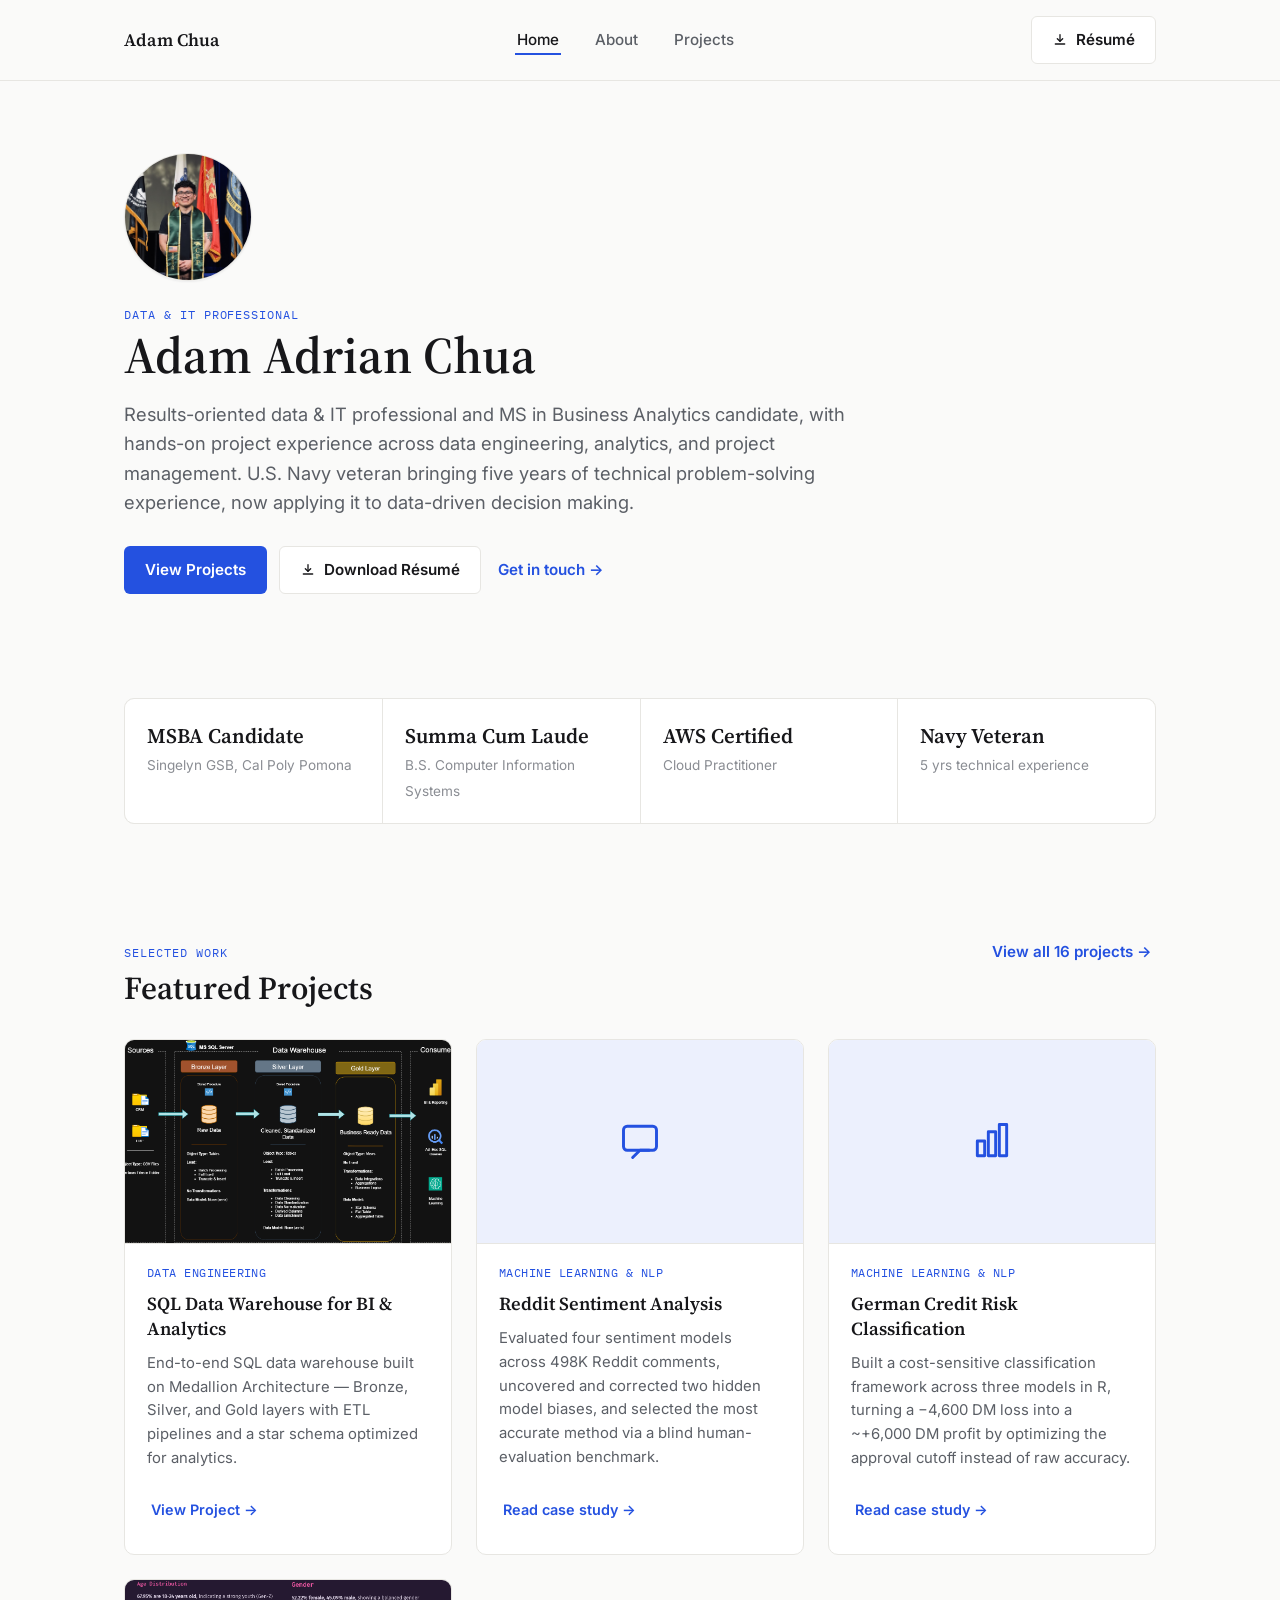
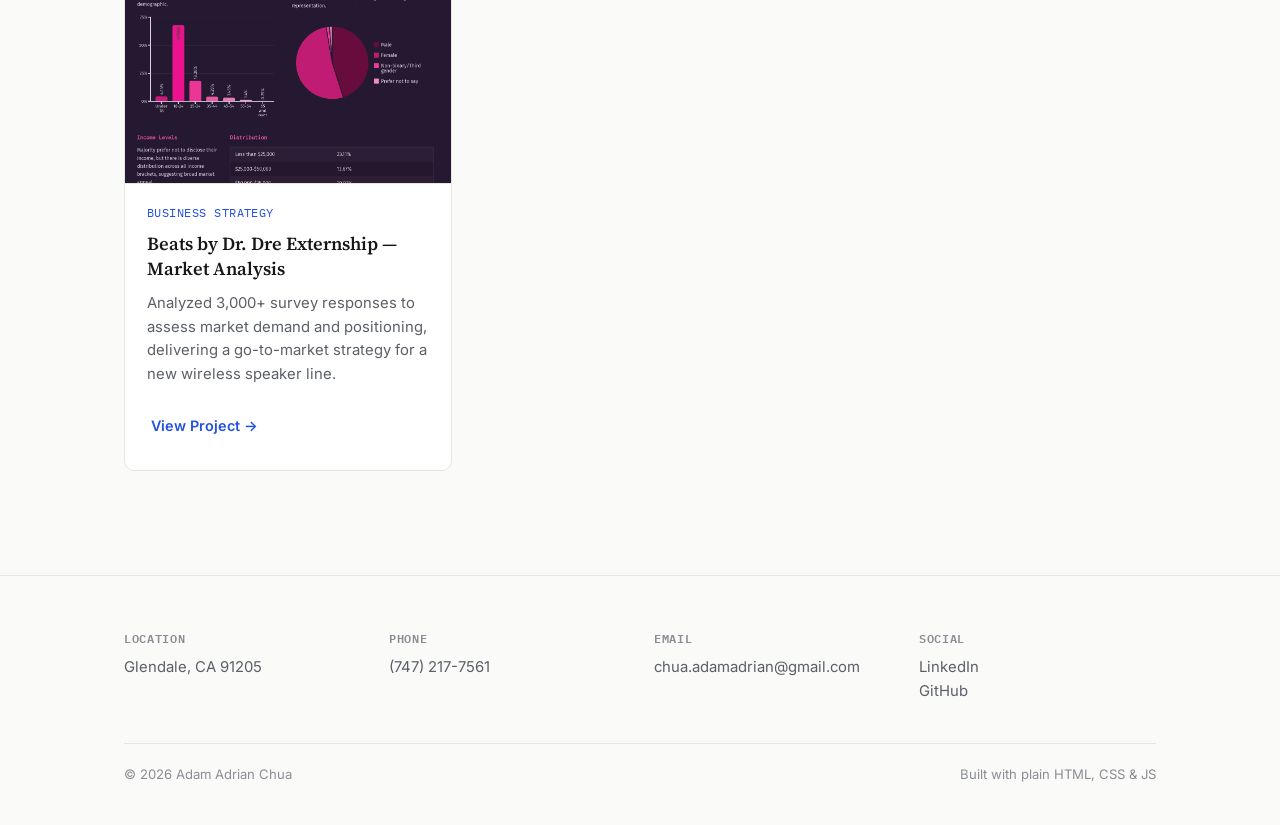
==== index.html @ b7b304c6 "Rebuild portfolio with new design and content Replace the unmodified HTML5UP "Massively" template wi" ====
<!DOCTYPE html>
<html lang="en">
<head>
	<meta charset="utf-8" />
	<title>Adam Chua — Data & IT Professional</title>
	<meta name="viewport" content="width=device-width, initial-scale=1" />
	<meta name="description" content="Adam Chua — Data & IT professional and MS in Business Analytics candidate. Data engineering, analytics, and project management portfolio." />
	<link rel="icon" href="data:image/svg+xml,%3Csvg xmlns='http://www.w3.org/2000/svg' viewBox='0 0 100 100'%3E%3Crect width='100' height='100' rx='20' fill='%232451e0'/%3E%3Ctext x='50' y='67' font-size='44' font-family='sans-serif' fill='white' text-anchor='middle'%3EAC%3C/text%3E%3C/svg%3E" />
	<link rel="preconnect" href="https://fonts.googleapis.com" />
	<link rel="preconnect" href="https://fonts.gstatic.com" crossorigin />
	<link href="https://fonts.googleapis.com/css2?family=Source+Serif+4:wght@500;600;700&family=Inter:wght@400;500;600;700&family=IBM+Plex+Mono:wght@500&display=swap" rel="stylesheet" />
	<link rel="stylesheet" href="assets/css/style.css" />
</head>
<body>

	<header class="site-header">
		<nav class="nav">
			<a href="index.html" class="nav-brand">Adam Chua</a>
			<ul class="nav-links" id="nav-links">
				<li><a href="index.html" aria-current="page">Home</a></li>
				<li><a href="about.html">About</a></li>
				<li><a href="projects.html">Projects</a></li>
			</ul>
			<div class="nav-cta">
				<a href="assets/resume/Adam-Chua-Resume.pdf" class="btn btn-secondary" download>
					<svg viewBox="0 0 24 24" fill="none" stroke="currentColor" stroke-width="2" stroke-linecap="round" stroke-linejoin="round"><path d="M12 4v10"/><path d="M8 10l4 4 4-4"/><path d="M5 18h14"/></svg>
					Résumé
				</a>
				<button class="nav-toggle" aria-label="Toggle menu" aria-expanded="false" aria-controls="nav-links">
					<svg viewBox="0 0 24 24" fill="none" stroke="currentColor" stroke-width="2" stroke-linecap="round"><line x1="4" y1="7" x2="20" y2="7"/><line x1="4" y1="12" x2="20" y2="12"/><line x1="4" y1="17" x2="20" y2="17"/></svg>
				</button>
			</div>
		</nav>
	</header>

	<main>
		<section class="hero">
			<div class="container hero-grid">
				<div>
					<div class="hero-photo">
						<img src="assets/images/profile.jpg" alt="Portrait of Adam Chua" />
					</div>
					<span class="eyebrow">Data &amp; IT Professional</span>
					<h1>Adam Adrian Chua</h1>
					<p class="lede">
						Results-oriented data &amp; IT professional and MS in Business Analytics candidate, with hands-on
						project experience across data engineering, analytics, and project management. U.S. Navy veteran
						bringing five years of technical problem-solving experience, now applying it to data-driven decision
						making.
					</p>
					<div class="actions">
						<a href="projects.html" class="btn btn-primary">View Projects</a>
						<a href="assets/resume/Adam-Chua-Resume.pdf" class="btn btn-secondary" download>
							<svg viewBox="0 0 24 24" fill="none" stroke="currentColor" stroke-width="2" stroke-linecap="round" stroke-linejoin="round"><path d="M12 4v10"/><path d="M8 10l4 4 4-4"/><path d="M5 18h14"/></svg>
							Download Résumé
						</a>
						<a href="mailto:chua.adamadrian@gmail.com" class="btn btn-ghost">Get in touch →</a>
					</div>
				</div>
			</div>
		</section>

		<section class="section--tight">
			<div class="container">
				<div class="highlights">
					<div class="highlight">
						<span class="value">MSBA Candidate</span>
						<span class="label">Singelyn GSB, Cal Poly Pomona</span>
					</div>
					<div class="highlight">
						<span class="value">Summa Cum Laude</span>
						<span class="label">B.S. Computer Information Systems</span>
					</div>
					<div class="highlight">
						<span class="value">AWS Certified</span>
						<span class="label">Cloud Practitioner</span>
					</div>
					<div class="highlight">
						<span class="value">Navy Veteran</span>
						<span class="label">5 yrs technical experience</span>
					</div>
				</div>
			</div>
		</section>

		<section class="section">
			<div class="container">
				<div class="section-head">
					<div>
						<span class="eyebrow">Selected Work</span>
						<h2>Featured Projects</h2>
					</div>
					<a href="projects.html" class="btn btn-ghost">View all 16 projects →</a>
				</div>

				<div class="project-grid">
					<article class="card project-card">
						<div class="project-media">
							<img src="assets/images/dwh_architecture_drawio.png" alt="Medallion architecture diagram for the SQL data warehouse project" />
						</div>
						<div class="project-body">
							<span class="project-tag">Data Engineering</span>
							<h3>SQL Data Warehouse for BI &amp; Analytics</h3>
							<p>End-to-end SQL data warehouse built on Medallion Architecture — Bronze, Silver, and Gold layers with ETL pipelines and a star schema optimized for analytics.</p>
							<div class="project-footer">
								<a href="https://github.com/adamchua97/sql-data-wh-project" class="btn-ghost" style="font-size:0.9rem;font-weight:600;">View Project →</a>
							</div>
						</div>
					</article>

					<article class="card project-card">
						<div class="project-media project-media--icon">
							<svg viewBox="0 0 24 24" fill="none" stroke="currentColor" stroke-width="1.6" stroke-linecap="round" stroke-linejoin="round"><rect x="3" y="4" width="18" height="13" rx="2"/><path d="M8 21l4-4h5"/></svg>
						</div>
						<div class="project-body">
							<span class="project-tag">Machine Learning &amp; NLP</span>
							<h3>Reddit Sentiment Analysis</h3>
							<p>Evaluated four sentiment models across 498K Reddit comments, uncovered and corrected two hidden model biases, and selected the most accurate method via a blind human-evaluation benchmark.</p>
							<div class="project-footer">
								<a href="projects.html#sentiment-analysis" class="btn-ghost" style="font-size:0.9rem;font-weight:600;">Read case study →</a>
							</div>
						</div>
					</article>

					<article class="card project-card">
						<div class="project-media project-media--icon">
							<svg viewBox="0 0 24 24" fill="none" stroke="currentColor" stroke-width="1.6" stroke-linecap="round" stroke-linejoin="round"><rect x="4" y="12" width="4" height="8"/><rect x="10" y="7" width="4" height="13"/><rect x="16" y="3" width="4" height="17"/></svg>
						</div>
						<div class="project-body">
							<span class="project-tag">Machine Learning &amp; NLP</span>
							<h3>German Credit Risk Classification</h3>
							<p>Built a cost-sensitive classification framework across three models in R, turning a −4,600 DM loss into a ~+6,000 DM profit by optimizing the approval cutoff instead of raw accuracy.</p>
							<div class="project-footer">
								<a href="projects.html#credit-risk" class="btn-ghost" style="font-size:0.9rem;font-weight:600;">Read case study →</a>
							</div>
						</div>
					</article>

					<article class="card project-card">
						<div class="project-media">
							<img src="assets/images/beats_extern.png" alt="Beats by Dr. Dre market analysis presentation preview" />
						</div>
						<div class="project-body">
							<span class="project-tag">Business Strategy</span>
							<h3>Beats by Dr. Dre Externship — Market Analysis</h3>
							<p>Analyzed 3,000+ survey responses to assess market demand and positioning, delivering a go-to-market strategy for a new wireless speaker line.</p>
							<div class="project-footer">
								<a href="https://insights-strategy-for-be-t7qh2v5.gamma.site/" class="btn-ghost" style="font-size:0.9rem;font-weight:600;">View Project →</a>
							</div>
						</div>
					</article>
				</div>
			</div>
		</section>
	</main>

	<footer class="site-footer">
		<div class="container">
			<div class="footer-grid">
				<div>
					<h4>Location</h4>
					<p>Glendale, CA 91205</p>
				</div>
				<div>
					<h4>Phone</h4>
					<p><a href="tel:+17472177561">(747) 217-7561</a></p>
				</div>
				<div>
					<h4>Email</h4>
					<p><a href="mailto:chua.adamadrian@gmail.com">chua.adamadrian@gmail.com</a></p>
				</div>
				<div>
					<h4>Social</h4>
					<p><a href="https://www.linkedin.com/in/adam-chua/">LinkedIn</a></p>
					<p><a href="https://github.com/adamchua97">GitHub</a></p>
				</div>
			</div>
			<div class="footer-bottom">
				<span>© 2026 Adam Adrian Chua</span>
				<span>Built with plain HTML, CSS &amp; JS</span>
			</div>
		</div>
	</footer>

	<script src="assets/js/main.js"></script>
</body>
</html>
---- assets/css/style.css ----
/* ==========================================================================
   Adam Chua — Portfolio
   Design tokens, layout, and components. Vanilla CSS, mobile-first.
   ========================================================================== */

:root {
  --bg: #fafaf9;
  --surface: #ffffff;
  --surface-alt: #f3f2ee;
  --text: #17171a;
  --text-muted: #5b5f66;
  --text-faint: #8a8d93;
  --border: #e7e6e2;
  --accent: #2451e0;
  --accent-ink: #1a3aa8;
  --accent-tint: #ecf0fd;
  --focus: #2451e0;

  --font-display: "Source Serif 4", Georgia, "Times New Roman", serif;
  --font-body: "Inter", -apple-system, BlinkMacSystemFont, "Segoe UI", sans-serif;
  --font-mono: "IBM Plex Mono", "SFMono-Regular", Consolas, monospace;

  --container: 1080px;
  --radius-sm: 6px;
  --radius-md: 10px;
  --radius-lg: 16px;
  --shadow-sm: 0 1px 2px rgba(23, 23, 26, 0.06);
  --shadow-md: 0 8px 24px rgba(23, 23, 26, 0.08);
}

/* ---------- Reset ---------- */
*, *::before, *::after { box-sizing: border-box; }
* { margin: 0; padding: 0; }
html { -webkit-text-size-adjust: 100%; scroll-behavior: smooth; }
body {
  background: var(--bg);
  color: var(--text);
  font-family: var(--font-body);
  font-size: 16px;
  line-height: 1.6;
  -webkit-font-smoothing: antialiased;
}
img { max-width: 100%; display: block; }
a { color: inherit; text-decoration: none; }
ul { list-style: none; }
button { font: inherit; background: none; border: none; cursor: pointer; color: inherit; }
input, select { font: inherit; }
:focus-visible { outline: 2px solid var(--focus); outline-offset: 3px; }

h1, h2, h3, h4 {
  font-family: var(--font-display);
  font-weight: 600;
  line-height: 1.2;
  color: var(--text);
}
h1 { font-size: clamp(2.1rem, 4.2vw, 3.2rem); }
h2 { font-size: clamp(1.5rem, 2.6vw, 2rem); }
h3 { font-size: 1.15rem; }
h4 { font-size: 1rem; }

p { color: var(--text-muted); }
.lede { font-size: 1.15rem; color: var(--text-muted); max-width: 62ch; }

.container {
  max-width: var(--container);
  margin: 0 auto;
  padding: 0 24px;
}

.section {
  padding: 64px 0;
}
.section--tight { padding: 40px 0; }
.section-head {
  display: flex;
  align-items: baseline;
  justify-content: space-between;
  gap: 24px;
  margin-bottom: 32px;
  flex-wrap: wrap;
}
.section-head .eyebrow + h2 { margin-top: 6px; }

.eyebrow {
  display: block;
  font-family: var(--font-mono);
  font-size: 0.75rem;
  letter-spacing: 0.08em;
  text-transform: uppercase;
  color: var(--accent);
}

.divider {
  border: none;
  border-top: 1px solid var(--border);
  margin: 0;
}

/* ---------- Buttons ---------- */
.btn {
  display: inline-flex;
  align-items: center;
  gap: 8px;
  padding: 11px 20px;
  border-radius: var(--radius-sm);
  font-size: 0.95rem;
  font-weight: 600;
  border: 1px solid transparent;
  transition: background 0.15s ease, color 0.15s ease, border-color 0.15s ease, transform 0.1s ease;
  white-space: nowrap;
}
.btn:active { transform: translateY(1px); }
.btn-primary { background: var(--accent); color: #fff; }
.btn-primary:hover { background: var(--accent-ink); }
.btn-secondary { background: var(--surface); color: var(--text); border-color: var(--border); }
.btn-secondary:hover { border-color: var(--accent); color: var(--accent); }
.btn-ghost { color: var(--accent); padding: 11px 4px; }
.btn-ghost:hover { color: var(--accent-ink); }
.btn svg { width: 16px; height: 16px; flex: none; }

.actions {
  display: flex;
  flex-wrap: wrap;
  gap: 12px;
}

/* ---------- Nav ---------- */
.site-header {
  position: sticky;
  top: 0;
  z-index: 40;
  background: rgba(250, 250, 249, 0.92);
  backdrop-filter: saturate(140%) blur(8px);
  border-bottom: 1px solid var(--border);
}
.nav {
  display: flex;
  align-items: center;
  justify-content: space-between;
  padding: 16px 24px;
  max-width: var(--container);
  margin: 0 auto;
}
.nav-brand {
  font-family: var(--font-display);
  font-weight: 600;
  font-size: 1.1rem;
  letter-spacing: 0.01em;
}
.nav-links {
  display: flex;
  align-items: center;
  gap: 32px;
}
.nav-links a {
  font-size: 0.95rem;
  font-weight: 500;
  color: var(--text-muted);
  padding: 4px 2px;
  border-bottom: 2px solid transparent;
}
.nav-links a:hover,
.nav-links a[aria-current="page"] {
  color: var(--text);
  border-bottom-color: var(--accent);
}
.nav-cta { display: flex; align-items: center; gap: 16px; }
.nav-toggle {
  display: none;
  padding: 6px;
}
.nav-toggle svg { width: 24px; height: 24px; }

@media (max-width: 760px) {
  .nav-toggle { display: inline-flex; }
  .nav-links {
    position: absolute;
    top: 100%;
    left: 0;
    right: 0;
    background: var(--surface);
    border-bottom: 1px solid var(--border);
    flex-direction: column;
    align-items: flex-start;
    gap: 0;
    padding: 8px 24px 16px;
    display: none;
  }
  .nav-links.is-open { display: flex; }
  .nav-links a { width: 100%; padding: 12px 0; border-bottom: 1px solid var(--border); }
  .nav-links a:last-child { border-bottom: none; }
  .nav-cta .btn-secondary { display: none; }
}

/* ---------- Hero ---------- */
.hero {
  padding: 72px 0 56px;
}
.hero-grid {
  display: grid;
  grid-template-columns: 1fr;
  gap: 40px;
  align-items: center;
}
.hero-photo {
  width: 128px;
  height: 128px;
  border-radius: 50%;
  overflow: hidden;
  border: 1px solid var(--border);
  box-shadow: var(--shadow-sm);
  margin-bottom: 24px;
}
.hero-photo img { width: 100%; height: 100%; object-fit: cover; }
.hero h1 { margin-bottom: 14px; }
.hero .lede { margin-bottom: 28px; }
.hero .actions { margin-bottom: 8px; }

/* ---------- Highlights strip ---------- */
.highlights {
  display: grid;
  grid-template-columns: repeat(2, 1fr);
  gap: 1px;
  background: var(--border);
  border: 1px solid var(--border);
  border-radius: var(--radius-md);
  overflow: hidden;
}
.highlight {
  background: var(--surface);
  padding: 20px 22px;
}
.highlight .value {
  font-family: var(--font-display);
  font-size: 1.3rem;
  font-weight: 600;
  display: block;
}
.highlight .label {
  font-size: 0.85rem;
  color: var(--text-faint);
}
@media (min-width: 640px) {
  .highlights { grid-template-columns: repeat(4, 1fr); }
}

/* ---------- Cards (generic) ---------- */
.card {
  background: var(--surface);
  border: 1px solid var(--border);
  border-radius: var(--radius-md);
  overflow: hidden;
  display: flex;
  flex-direction: column;
}

/* ---------- Project cards ---------- */
.project-grid {
  display: grid;
  grid-template-columns: 1fr;
  gap: 24px;
}
@media (min-width: 640px) {
  .project-grid { grid-template-columns: repeat(2, 1fr); }
}
@media (min-width: 980px) {
  .project-grid { grid-template-columns: repeat(3, 1fr); }
}

.project-card {
  transition: box-shadow 0.15s ease, border-color 0.15s ease;
}
.project-card:hover { box-shadow: var(--shadow-md); }

.project-media {
  aspect-ratio: 16 / 10;
  background: var(--surface-alt);
  border-bottom: 1px solid var(--border);
  overflow: hidden;
}
.project-media img { width: 100%; height: 100%; object-fit: cover; }

.project-media--icon {
  display: flex;
  align-items: center;
  justify-content: center;
  background: var(--accent-tint);
}
.project-media--icon svg { width: 44px; height: 44px; color: var(--accent); }

.project-body {
  padding: 20px 22px 22px;
  display: flex;
  flex-direction: column;
  gap: 10px;
  flex: 1;
}
.project-tag {
  font-family: var(--font-mono);
  font-size: 0.72rem;
  letter-spacing: 0.04em;
  text-transform: uppercase;
  color: var(--accent);
}
.project-body h3 { line-height: 1.35; }
.project-body p { font-size: 0.93rem; }

.tech-tags {
  display: flex;
  flex-wrap: wrap;
  gap: 6px;
  margin-top: 2px;
}
.tech-tag {
  font-family: var(--font-mono);
  font-size: 0.72rem;
  color: var(--text-muted);
  background: var(--surface-alt);
  border: 1px solid var(--border);
  border-radius: 999px;
  padding: 3px 10px;
}

.project-footer {
  margin-top: auto;
  display: flex;
  align-items: center;
  justify-content: space-between;
  gap: 10px;
  padding-top: 6px;
}

.details-toggle {
  font-size: 0.85rem;
  font-weight: 600;
  color: var(--accent);
  display: inline-flex;
  align-items: center;
  gap: 6px;
}
.details-toggle svg { width: 14px; height: 14px; transition: transform 0.2s ease; }
.details-toggle[aria-expanded="true"] svg { transform: rotate(180deg); }

.project-details {
  display: grid;
  grid-template-rows: 0fr;
  transition: grid-template-rows 0.25s ease;
}
.project-details[hidden] { display: grid; }
.project-card.is-open .project-details { grid-template-rows: 1fr; }
.project-details-inner {
  overflow: hidden;
  padding: 0 22px;
}
.project-card.is-open .project-details-inner {
  padding: 0 22px 20px;
}
.project-details ul {
  display: flex;
  flex-direction: column;
  gap: 8px;
  border-top: 1px solid var(--border);
  padding-top: 14px;
}
.project-details li {
  font-size: 0.88rem;
  color: var(--text-muted);
  padding-left: 16px;
  position: relative;
}
.project-details li::before {
  content: "";
  position: absolute;
  left: 0;
  top: 0.6em;
  width: 5px;
  height: 5px;
  border-radius: 50%;
  background: var(--accent);
}
.project-result {
  margin-top: 12px;
  font-size: 0.88rem;
  color: var(--text);
  background: var(--accent-tint);
  border-radius: var(--radius-sm);
  padding: 10px 12px;
}
.project-result strong { color: var(--accent-ink); }

/* ---------- Filter pills ---------- */
.filter-bar {
  display: flex;
  flex-wrap: wrap;
  gap: 8px;
  margin-bottom: 32px;
}
.filter-pill {
  font-size: 0.88rem;
  font-weight: 600;
  padding: 8px 16px;
  border-radius: 999px;
  border: 1px solid var(--border);
  color: var(--text-muted);
  background: var(--surface);
}
.filter-pill:hover { border-color: var(--accent); color: var(--text); }
.filter-pill[aria-pressed="true"] {
  background: var(--accent);
  border-color: var(--accent);
  color: #fff;
}

/* ---------- Timeline (Experience) ---------- */
.timeline {
  display: flex;
  flex-direction: column;
}
.timeline-item {
  display: grid;
  grid-template-columns: 1fr;
  gap: 6px;
  padding: 28px 0;
  border-top: 1px solid var(--border);
}
.timeline-item:first-child { border-top: none; padding-top: 0; }
.timeline-head {
  display: flex;
  flex-wrap: wrap;
  align-items: baseline;
  justify-content: space-between;
  gap: 8px;
}
.timeline-role { font-weight: 600; font-size: 1.05rem; }
.timeline-org { color: var(--text-muted); font-size: 0.95rem; }
.timeline-date {
  font-family: var(--font-mono);
  font-size: 0.8rem;
  color: var(--text-faint);
  white-space: nowrap;
}
.timeline-item ul {
  margin-top: 10px;
  display: flex;
  flex-direction: column;
  gap: 8px;
}
.timeline-item li {
  font-size: 0.93rem;
  color: var(--text-muted);
  padding-left: 18px;
  position: relative;
}
.timeline-item li::before {
  content: "";
  position: absolute;
  left: 2px;
  top: 0.6em;
  width: 5px;
  height: 5px;
  border-radius: 50%;
  background: var(--accent);
}

@media (min-width: 760px) {
  .timeline-item { grid-template-columns: 190px 1fr; gap: 24px; }
  .timeline-head { display: contents; }
  .timeline-date { grid-column: 1; grid-row: 1; padding-top: 2px; }
  .timeline-role-wrap { grid-column: 2; grid-row: 1; }
  .timeline-item ul, .timeline-item .timeline-extra { grid-column: 2; grid-row: 2; }
}

/* ---------- Skills ---------- */
.skills-grid {
  display: grid;
  grid-template-columns: 1fr;
  gap: 28px;
}
@media (min-width: 640px) {
  .skills-grid { grid-template-columns: repeat(2, 1fr); }
}
.skill-group h4 { margin-bottom: 10px; }
.skill-group p { font-size: 0.9rem; }
.skill-group p strong { color: var(--text); }

/* ---------- Credential list (certs / awards) ---------- */
.credential-list {
  display: flex;
  flex-direction: column;
  gap: 20px;
}
.credential {
  padding: 18px 0;
  border-top: 1px solid var(--border);
}
.credential:first-child { border-top: none; padding-top: 0; }
.credential-head {
  display: flex;
  flex-wrap: wrap;
  justify-content: space-between;
  gap: 10px;
  align-items: baseline;
}
.credential-title { font-weight: 600; }
.credential-date {
  font-family: var(--font-mono);
  font-size: 0.8rem;
  color: var(--text-faint);
}
.credential p { font-size: 0.9rem; margin-top: 6px; }
.credential a { color: var(--accent); font-size: 0.85rem; font-weight: 600; }

.two-col {
  display: grid;
  grid-template-columns: 1fr;
  gap: 48px;
}
@media (min-width: 860px) {
  .two-col { grid-template-columns: 1fr 1fr; }
}

/* ---------- Education ---------- */
.edu-item {
  padding: 20px 0;
  border-top: 1px solid var(--border);
}
.edu-item:first-child { border-top: none; padding-top: 0; }
.edu-item .school { font-weight: 600; }
.edu-item .degree { color: var(--text-muted); font-size: 0.93rem; margin-top: 2px; }
.edu-item .meta { font-family: var(--font-mono); font-size: 0.78rem; color: var(--text-faint); margin-top: 6px; }
.edu-item .coursework { font-size: 0.85rem; margin-top: 8px; }

/* ---------- Footer ---------- */
.site-footer {
  border-top: 1px solid var(--border);
  padding: 56px 0 40px;
  margin-top: 40px;
}
.footer-grid {
  display: grid;
  grid-template-columns: repeat(2, 1fr);
  gap: 28px;
}
@media (min-width: 640px) {
  .footer-grid { grid-template-columns: repeat(4, 1fr); }
}
.footer-grid h4 {
  font-family: var(--font-mono);
  font-size: 0.72rem;
  text-transform: uppercase;
  letter-spacing: 0.06em;
  color: var(--text-faint);
  margin-bottom: 10px;
  font-weight: 600;
}
.footer-grid p, .footer-grid a { font-size: 0.93rem; }
.footer-grid a { display: inline-flex; align-items: center; gap: 8px; color: var(--text-muted); }
.footer-grid a:hover { color: var(--accent); }
.footer-grid a svg { width: 16px; height: 16px; flex: none; }
.footer-bottom {
  margin-top: 40px;
  padding-top: 20px;
  border-top: 1px solid var(--border);
  font-size: 0.82rem;
  color: var(--text-faint);
  display: flex;
  justify-content: space-between;
  flex-wrap: wrap;
  gap: 10px;
}

/* ---------- Utility ---------- */
.visually-hidden {
  position: absolute;
  width: 1px; height: 1px;
  overflow: hidden;
  clip: rect(0 0 0 0);
  white-space: nowrap;
}
.text-center { text-align: center; }
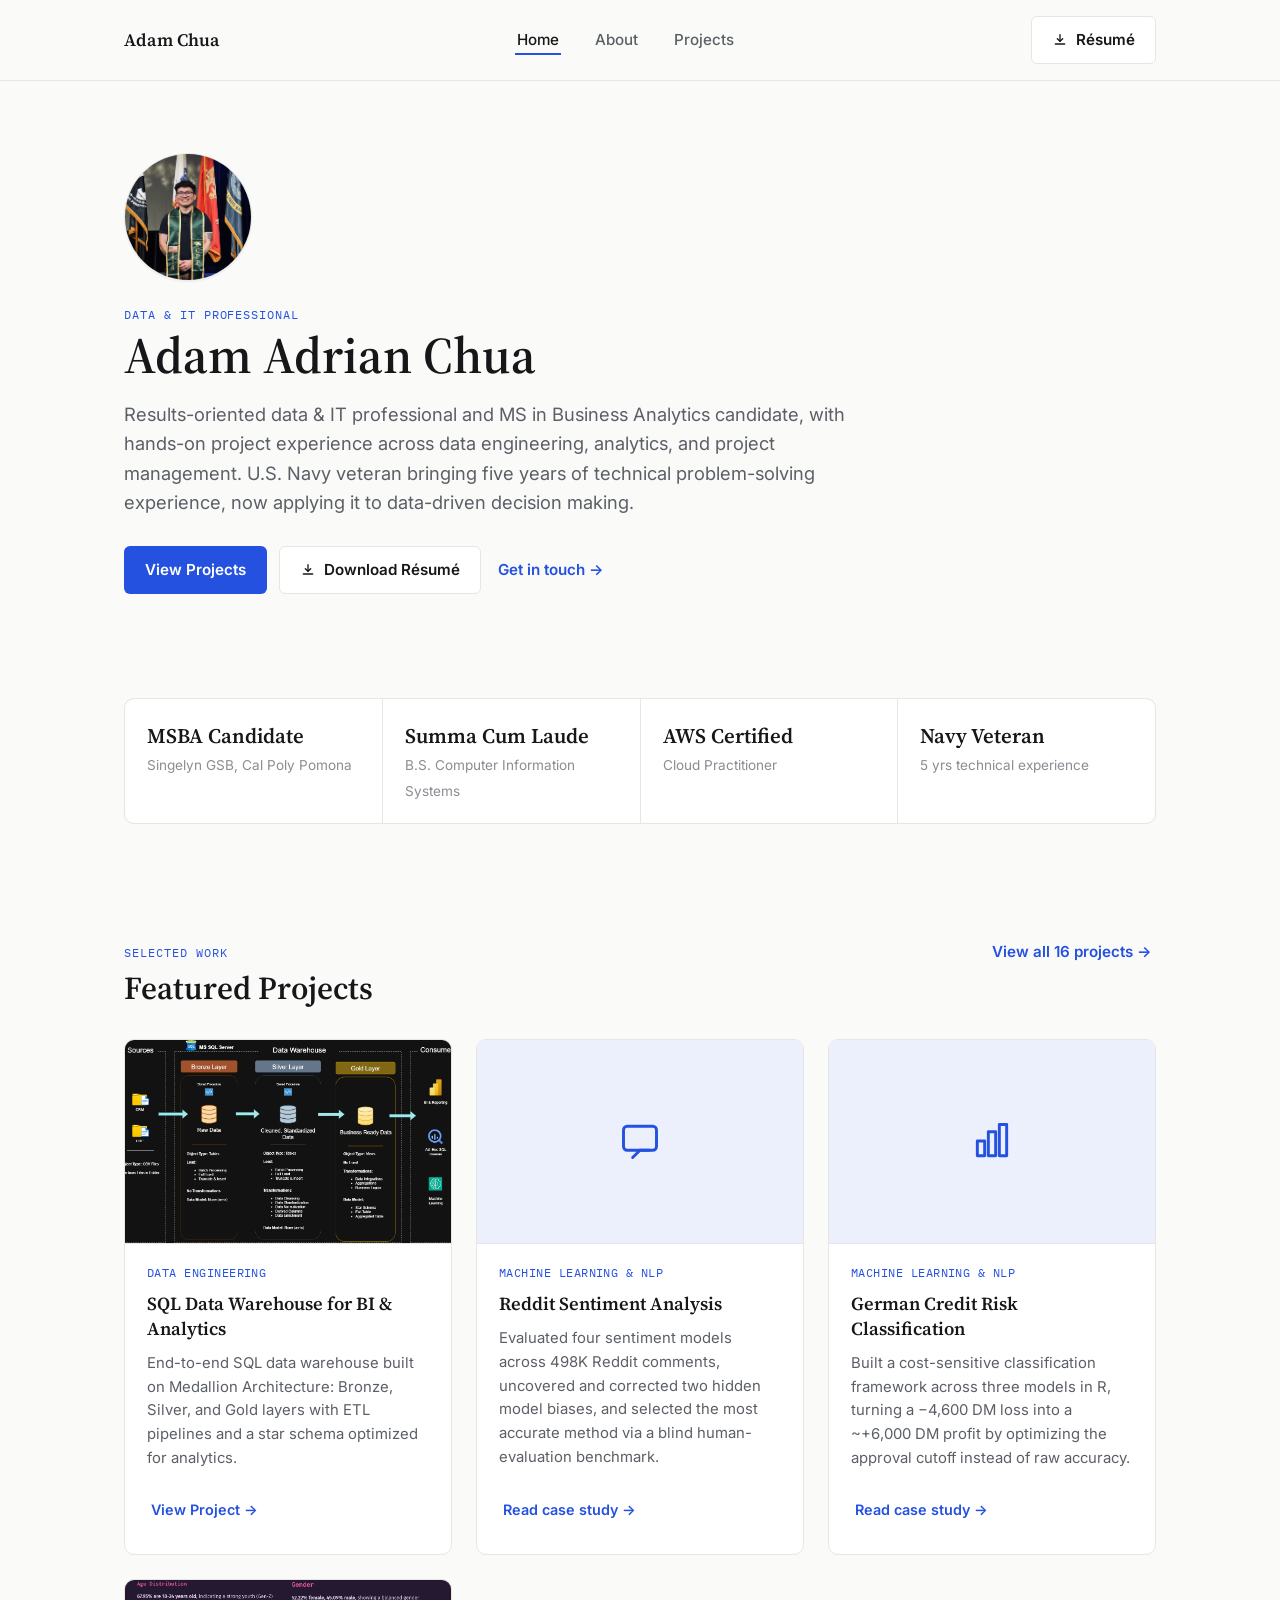
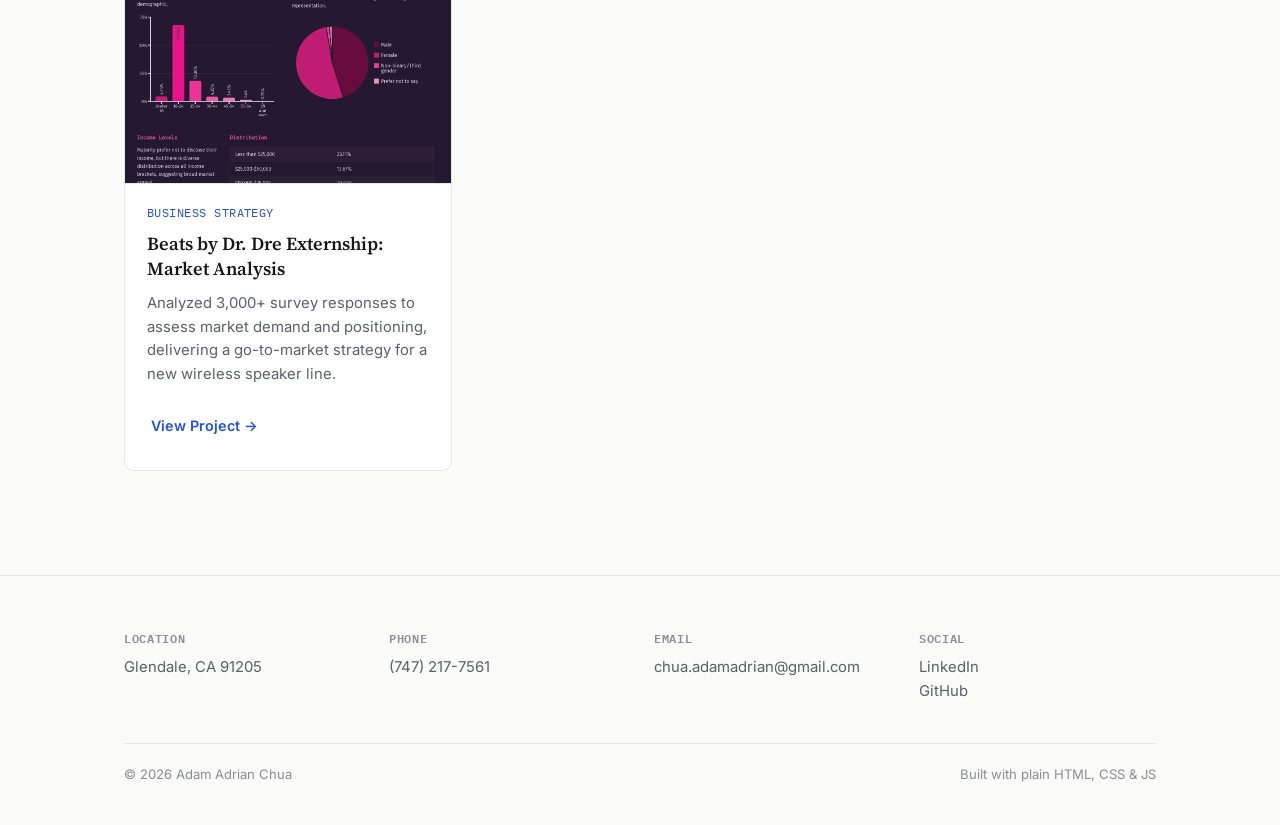
==== commit 7a9d1395: "Update meta description and remove em dashes from site copy - Homepage meta description now mentions" ====
--- a/index.html
+++ b/index.html
@@ -2,9 +2,9 @@
 <html lang="en">
 <head>
 	<meta charset="utf-8" />
-	<title>Adam Chua — Data & IT Professional</title>
+	<title>Adam Chua | Data & IT Professional</title>
 	<meta name="viewport" content="width=device-width, initial-scale=1" />
-	<meta name="description" content="Adam Chua — Data & IT professional and MS in Business Analytics candidate. Data engineering, analytics, and project management portfolio." />
+	<meta name="description" content="Adam Chua, Data & Technology Project Management Intern at Temco Logistics, MS in Business Analytics candidate, and B.S. in Computer Information Systems graduate. Data engineering, analytics, and project management portfolio." />
 	<link rel="icon" href="data:image/svg+xml,%3Csvg xmlns='http://www.w3.org/2000/svg' viewBox='0 0 100 100'%3E%3Crect width='100' height='100' rx='20' fill='%232451e0'/%3E%3Ctext x='50' y='67' font-size='44' font-family='sans-serif' fill='white' text-anchor='middle'%3EAC%3C/text%3E%3C/svg%3E" />
 	<link rel="preconnect" href="https://fonts.googleapis.com" />
 	<link rel="preconnect" href="https://fonts.gstatic.com" crossorigin />
@@ -101,7 +101,7 @@
 						<div class="project-body">
 							<span class="project-tag">Data Engineering</span>
 							<h3>SQL Data Warehouse for BI &amp; Analytics</h3>
-							<p>End-to-end SQL data warehouse built on Medallion Architecture — Bronze, Silver, and Gold layers with ETL pipelines and a star schema optimized for analytics.</p>
+							<p>End-to-end SQL data warehouse built on Medallion Architecture: Bronze, Silver, and Gold layers with ETL pipelines and a star schema optimized for analytics.</p>
 							<div class="project-footer">
 								<a href="https://github.com/adamchua97/sql-data-wh-project" class="btn-ghost" style="font-size:0.9rem;font-weight:600;">View Project →</a>
 							</div>
@@ -142,7 +142,7 @@
 						</div>
 						<div class="project-body">
 							<span class="project-tag">Business Strategy</span>
-							<h3>Beats by Dr. Dre Externship — Market Analysis</h3>
+							<h3>Beats by Dr. Dre Externship: Market Analysis</h3>
 							<p>Analyzed 3,000+ survey responses to assess market demand and positioning, delivering a go-to-market strategy for a new wireless speaker line.</p>
 							<div class="project-footer">
 								<a href="https://insights-strategy-for-be-t7qh2v5.gamma.site/" class="btn-ghost" style="font-size:0.9rem;font-weight:600;">View Project →</a>
--- a/assets/css/style.css
+++ b/assets/css/style.css
@@ -1,5 +1,5 @@
 /* ==========================================================================
-   Adam Chua — Portfolio
+   Adam Chua: Portfolio
    Design tokens, layout, and components. Vanilla CSS, mobile-first.
    ========================================================================== */
 
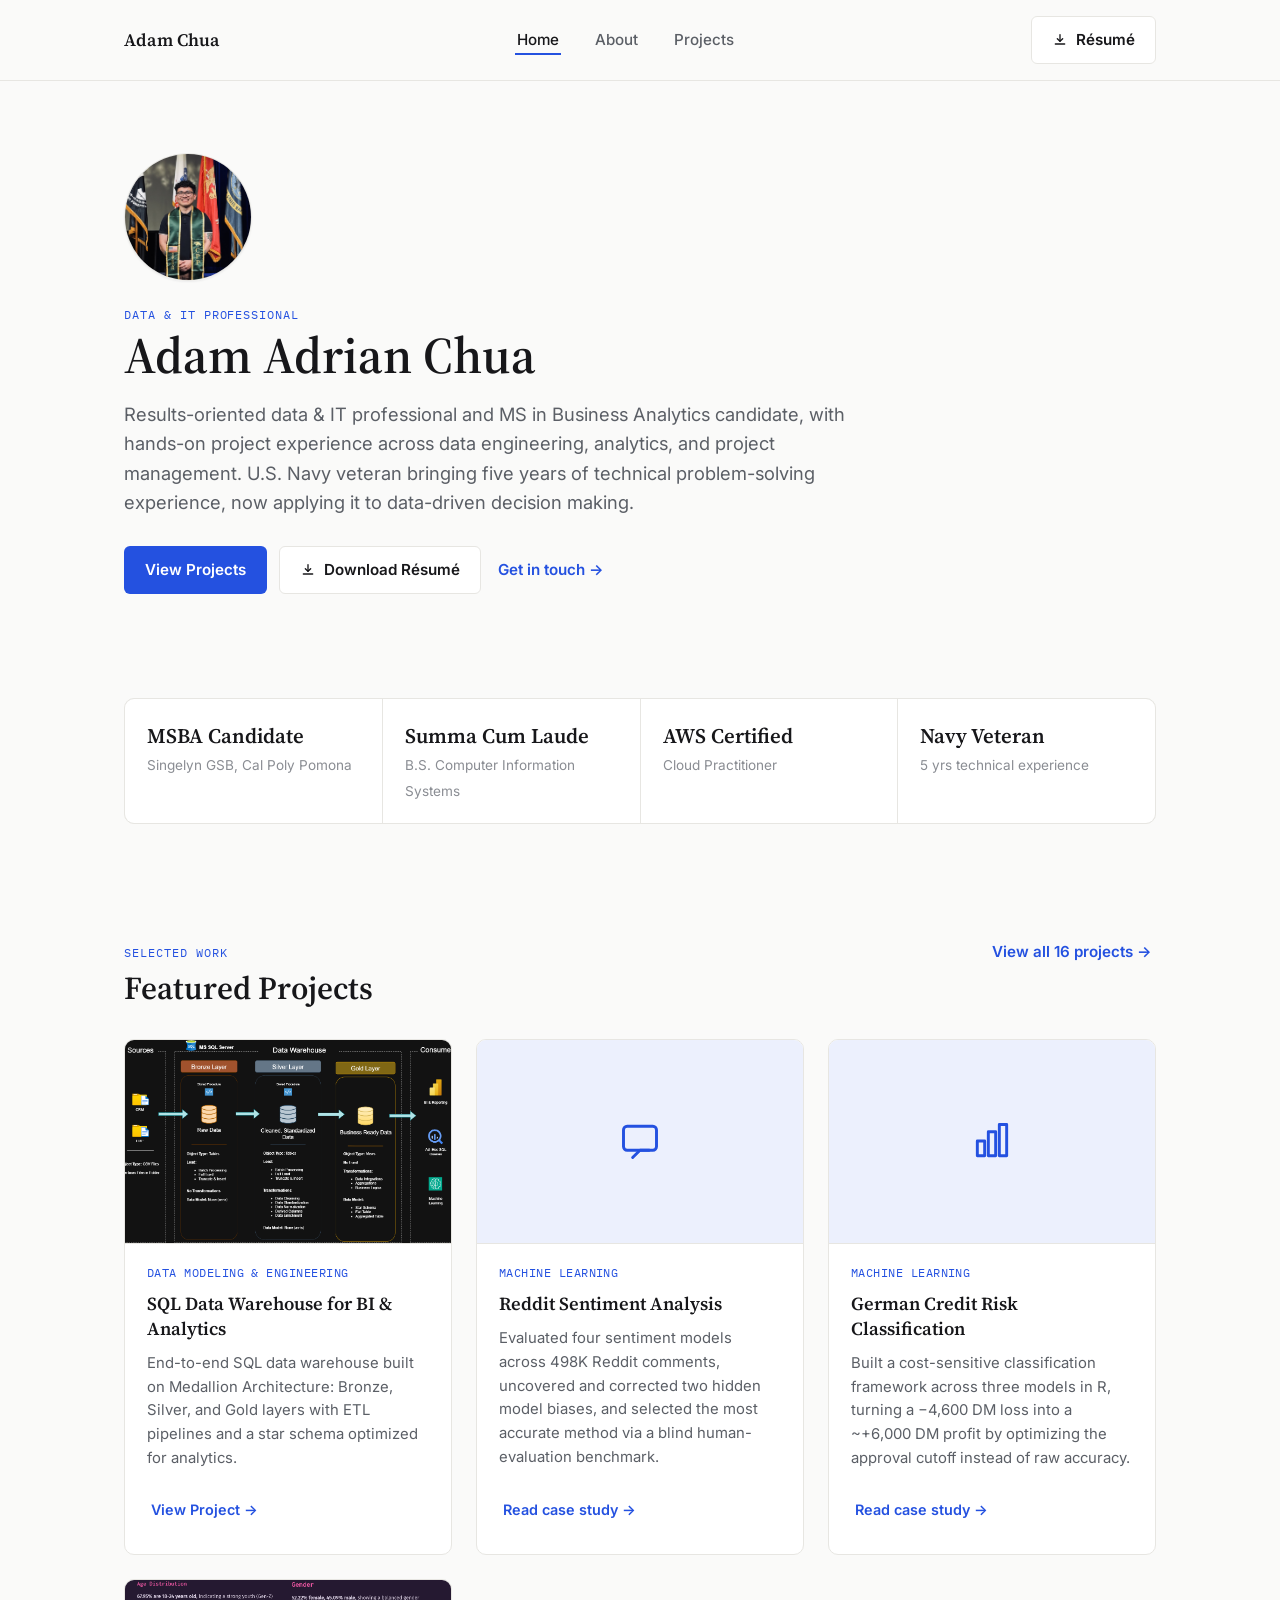
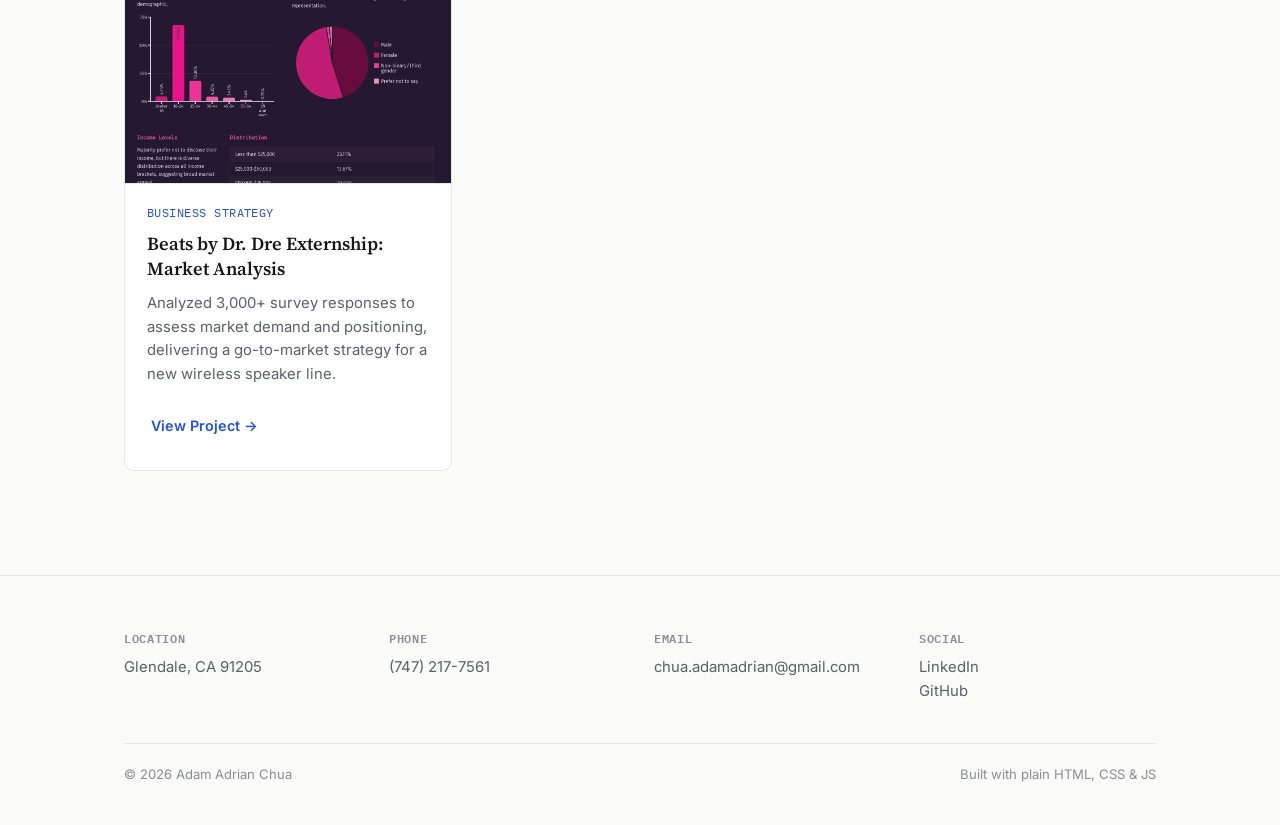
==== commit 90ff2df4: "Refine project copy and category labels - Supply Chain Database Design & Data Modeling: dropped the " ====
--- a/index.html
+++ b/index.html
@@ -99,7 +99,7 @@
 							<img src="assets/images/dwh_architecture_drawio.png" alt="Medallion architecture diagram for the SQL data warehouse project" />
 						</div>
 						<div class="project-body">
-							<span class="project-tag">Data Engineering</span>
+							<span class="project-tag">Data Modeling &amp; Engineering</span>
 							<h3>SQL Data Warehouse for BI &amp; Analytics</h3>
 							<p>End-to-end SQL data warehouse built on Medallion Architecture: Bronze, Silver, and Gold layers with ETL pipelines and a star schema optimized for analytics.</p>
 							<div class="project-footer">
@@ -113,7 +113,7 @@
 							<svg viewBox="0 0 24 24" fill="none" stroke="currentColor" stroke-width="1.6" stroke-linecap="round" stroke-linejoin="round"><rect x="3" y="4" width="18" height="13" rx="2"/><path d="M8 21l4-4h5"/></svg>
 						</div>
 						<div class="project-body">
-							<span class="project-tag">Machine Learning &amp; NLP</span>
+							<span class="project-tag">Machine Learning</span>
 							<h3>Reddit Sentiment Analysis</h3>
 							<p>Evaluated four sentiment models across 498K Reddit comments, uncovered and corrected two hidden model biases, and selected the most accurate method via a blind human-evaluation benchmark.</p>
 							<div class="project-footer">
@@ -127,7 +127,7 @@
 							<svg viewBox="0 0 24 24" fill="none" stroke="currentColor" stroke-width="1.6" stroke-linecap="round" stroke-linejoin="round"><rect x="4" y="12" width="4" height="8"/><rect x="10" y="7" width="4" height="13"/><rect x="16" y="3" width="4" height="17"/></svg>
 						</div>
 						<div class="project-body">
-							<span class="project-tag">Machine Learning &amp; NLP</span>
+							<span class="project-tag">Machine Learning</span>
 							<h3>German Credit Risk Classification</h3>
 							<p>Built a cost-sensitive classification framework across three models in R, turning a −4,600 DM loss into a ~+6,000 DM profit by optimizing the approval cutoff instead of raw accuracy.</p>
 							<div class="project-footer">
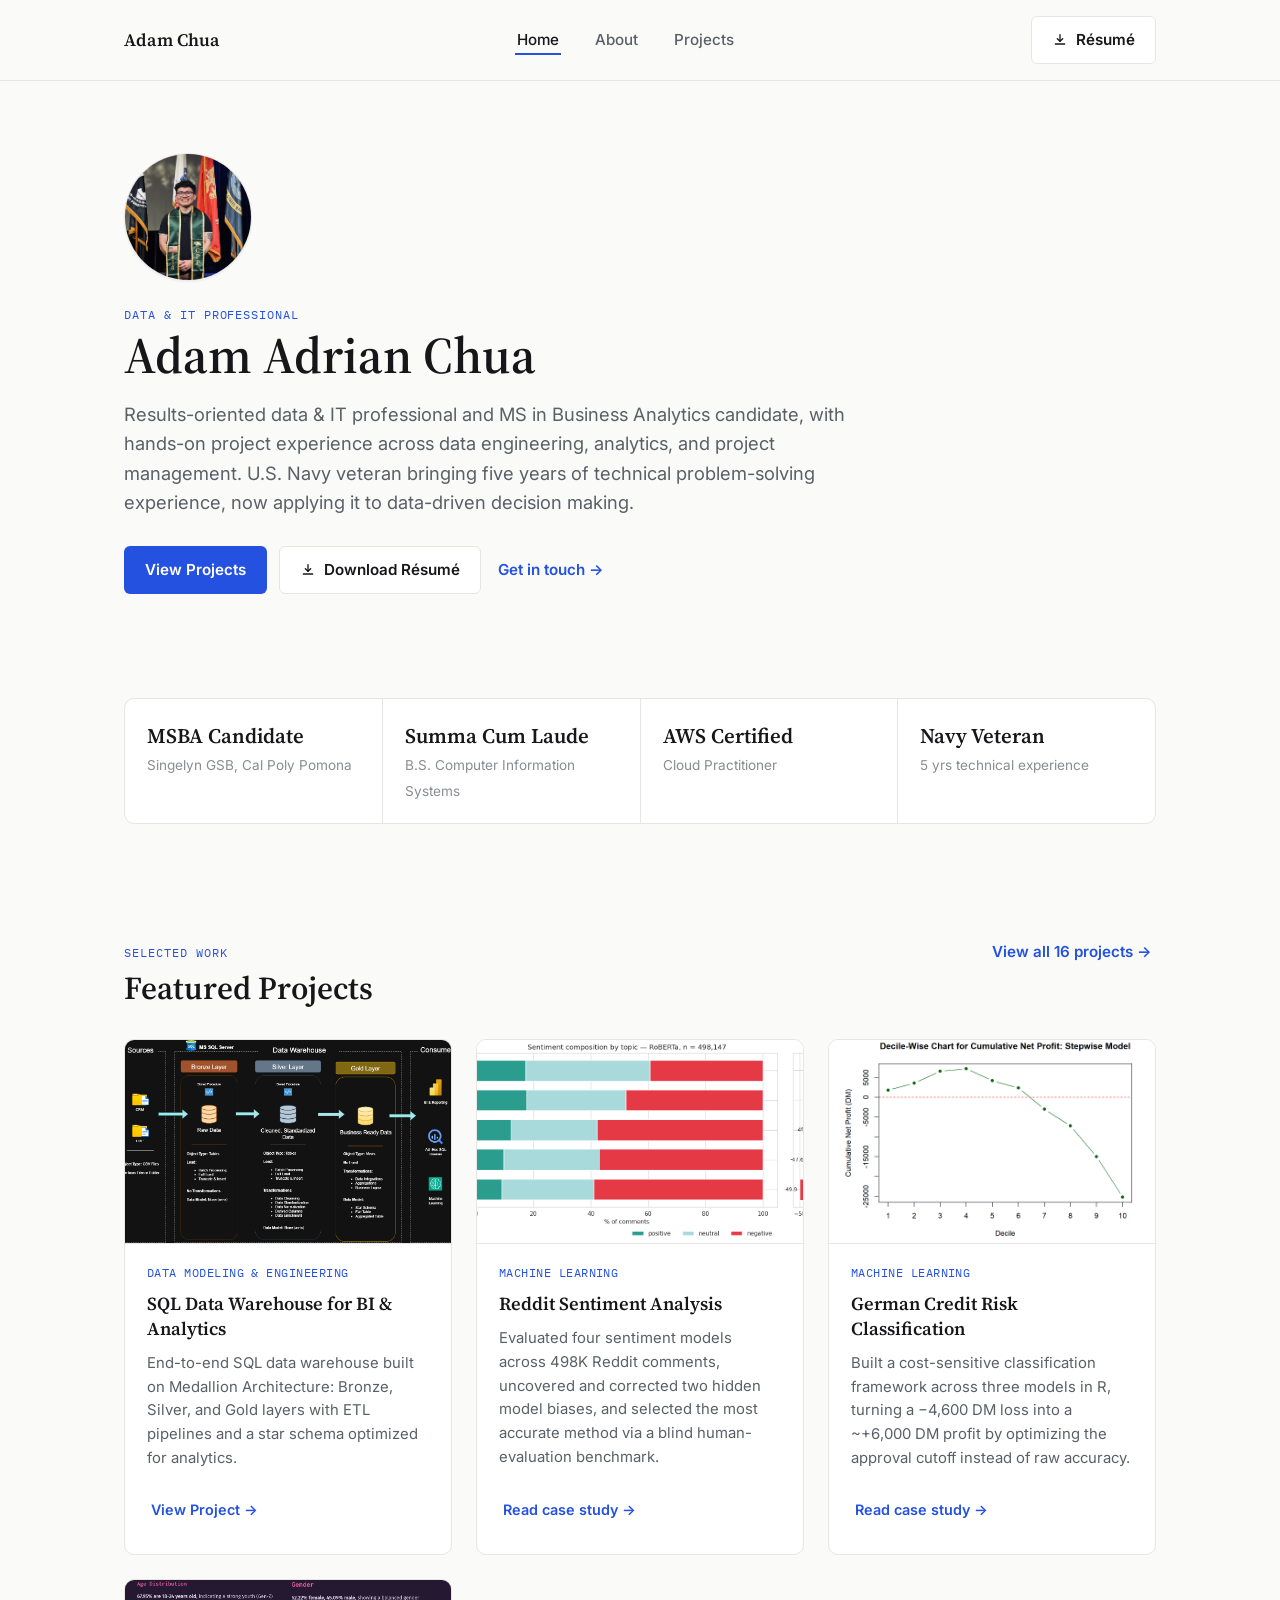
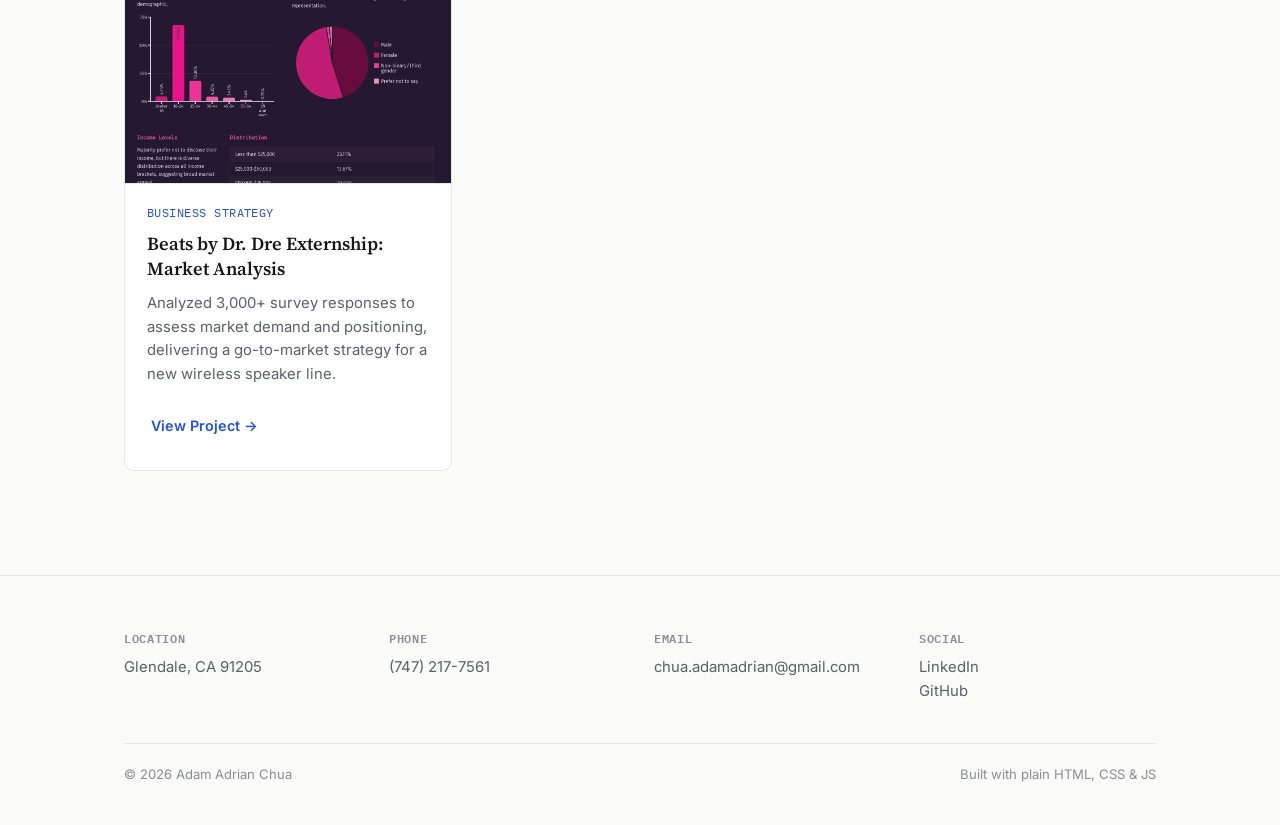
==== commit 24099699: "Add real preview images for the 4 flagship grad projects Replaces the placeholder icon tiles with ac" ====
--- a/index.html
+++ b/index.html
@@ -109,8 +109,8 @@
 					</article>
 
 					<article class="card project-card">
-						<div class="project-media project-media--icon">
-							<svg viewBox="0 0 24 24" fill="none" stroke="currentColor" stroke-width="1.6" stroke-linecap="round" stroke-linejoin="round"><rect x="3" y="4" width="18" height="13" rx="2"/><path d="M8 21l4-4h5"/></svg>
+						<div class="project-media">
+							<img src="assets/images/fig4-sentiment-comp-by-topic-net-sentiment.png" alt="Sentiment composition and net sentiment by discussion topic" />
 						</div>
 						<div class="project-body">
 							<span class="project-tag">Machine Learning</span>
@@ -123,8 +123,8 @@
 					</article>
 
 					<article class="card project-card">
-						<div class="project-media project-media--icon">
-							<svg viewBox="0 0 24 24" fill="none" stroke="currentColor" stroke-width="1.6" stroke-linecap="round" stroke-linejoin="round"><rect x="4" y="12" width="4" height="8"/><rect x="10" y="7" width="4" height="13"/><rect x="16" y="3" width="4" height="17"/></svg>
+						<div class="project-media">
+							<img src="assets/images/german_credit_decile_chart.png" alt="Decile-wise cumulative net profit chart for the stepwise credit risk model" />
 						</div>
 						<div class="project-body">
 							<span class="project-tag">Machine Learning</span>
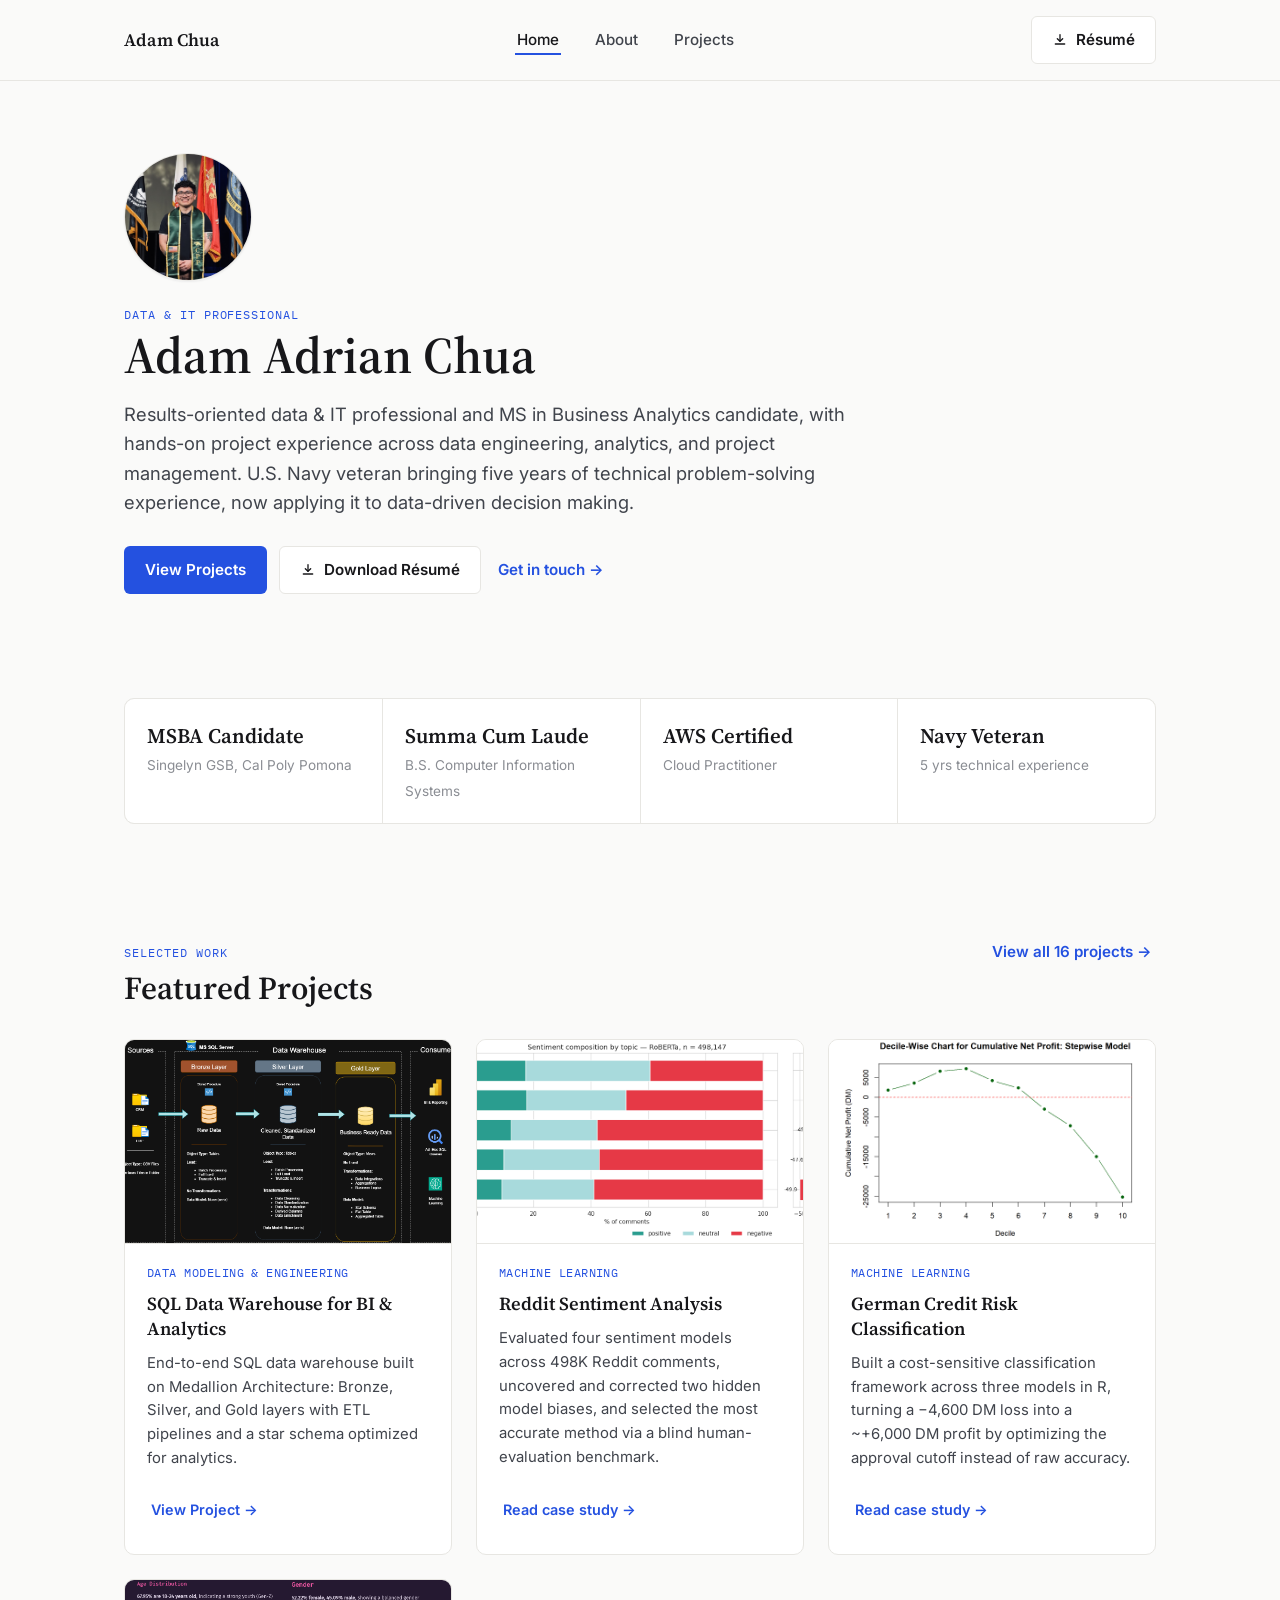
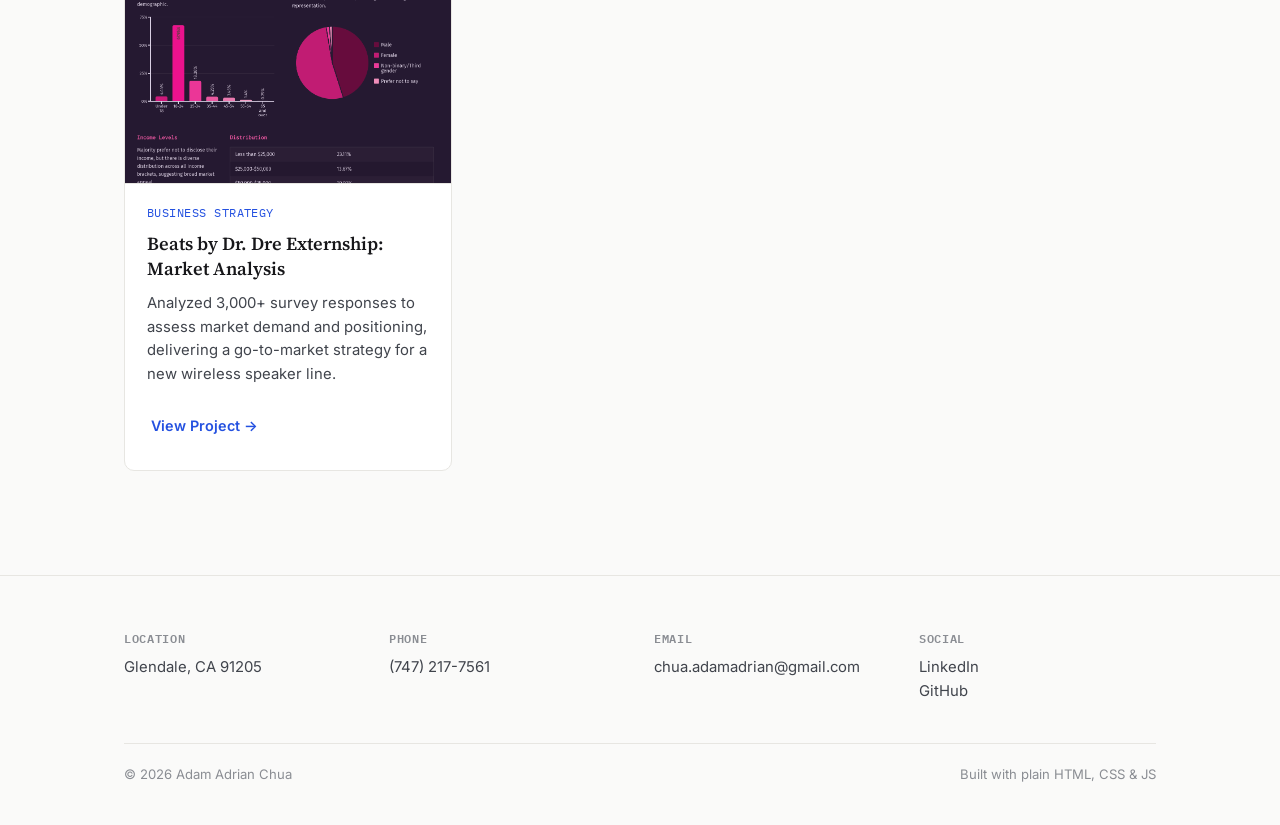
==== commit 8fa6ab57: "Darken body copy and make experience dates more legible - Darkened the shared --text-muted token, wh" ====
--- a/index.html
+++ b/index.html
@@ -8,7 +8,7 @@
 	<link rel="icon" href="data:image/svg+xml,%3Csvg xmlns='http://www.w3.org/2000/svg' viewBox='0 0 100 100'%3E%3Crect width='100' height='100' rx='20' fill='%232451e0'/%3E%3Ctext x='50' y='67' font-size='44' font-family='sans-serif' fill='white' text-anchor='middle'%3EAC%3C/text%3E%3C/svg%3E" />
 	<link rel="preconnect" href="https://fonts.googleapis.com" />
 	<link rel="preconnect" href="https://fonts.gstatic.com" crossorigin />
-	<link href="https://fonts.googleapis.com/css2?family=Source+Serif+4:wght@500;600;700&family=Inter:wght@400;500;600;700&family=IBM+Plex+Mono:wght@500&display=swap" rel="stylesheet" />
+	<link href="https://fonts.googleapis.com/css2?family=Source+Serif+4:wght@500;600;700&family=Inter:wght@400;500;600;700&family=IBM+Plex+Mono:wght@500;600&display=swap" rel="stylesheet" />
 	<link rel="stylesheet" href="assets/css/style.css" />
 </head>
 <body>
--- a/assets/css/style.css
+++ b/assets/css/style.css
@@ -8,7 +8,7 @@
   --surface: #ffffff;
   --surface-alt: #f3f2ee;
   --text: #17171a;
-  --text-muted: #5b5f66;
+  --text-muted: #40444c;
   --text-faint: #8a8d93;
   --border: #e7e6e2;
   --accent: #2451e0;
@@ -436,7 +436,8 @@
 .timeline-date {
   font-family: var(--font-mono);
   font-size: 0.8rem;
-  color: var(--text-faint);
+  font-weight: 600;
+  color: var(--text-muted);
   white-space: nowrap;
 }
 .timeline-item ul {
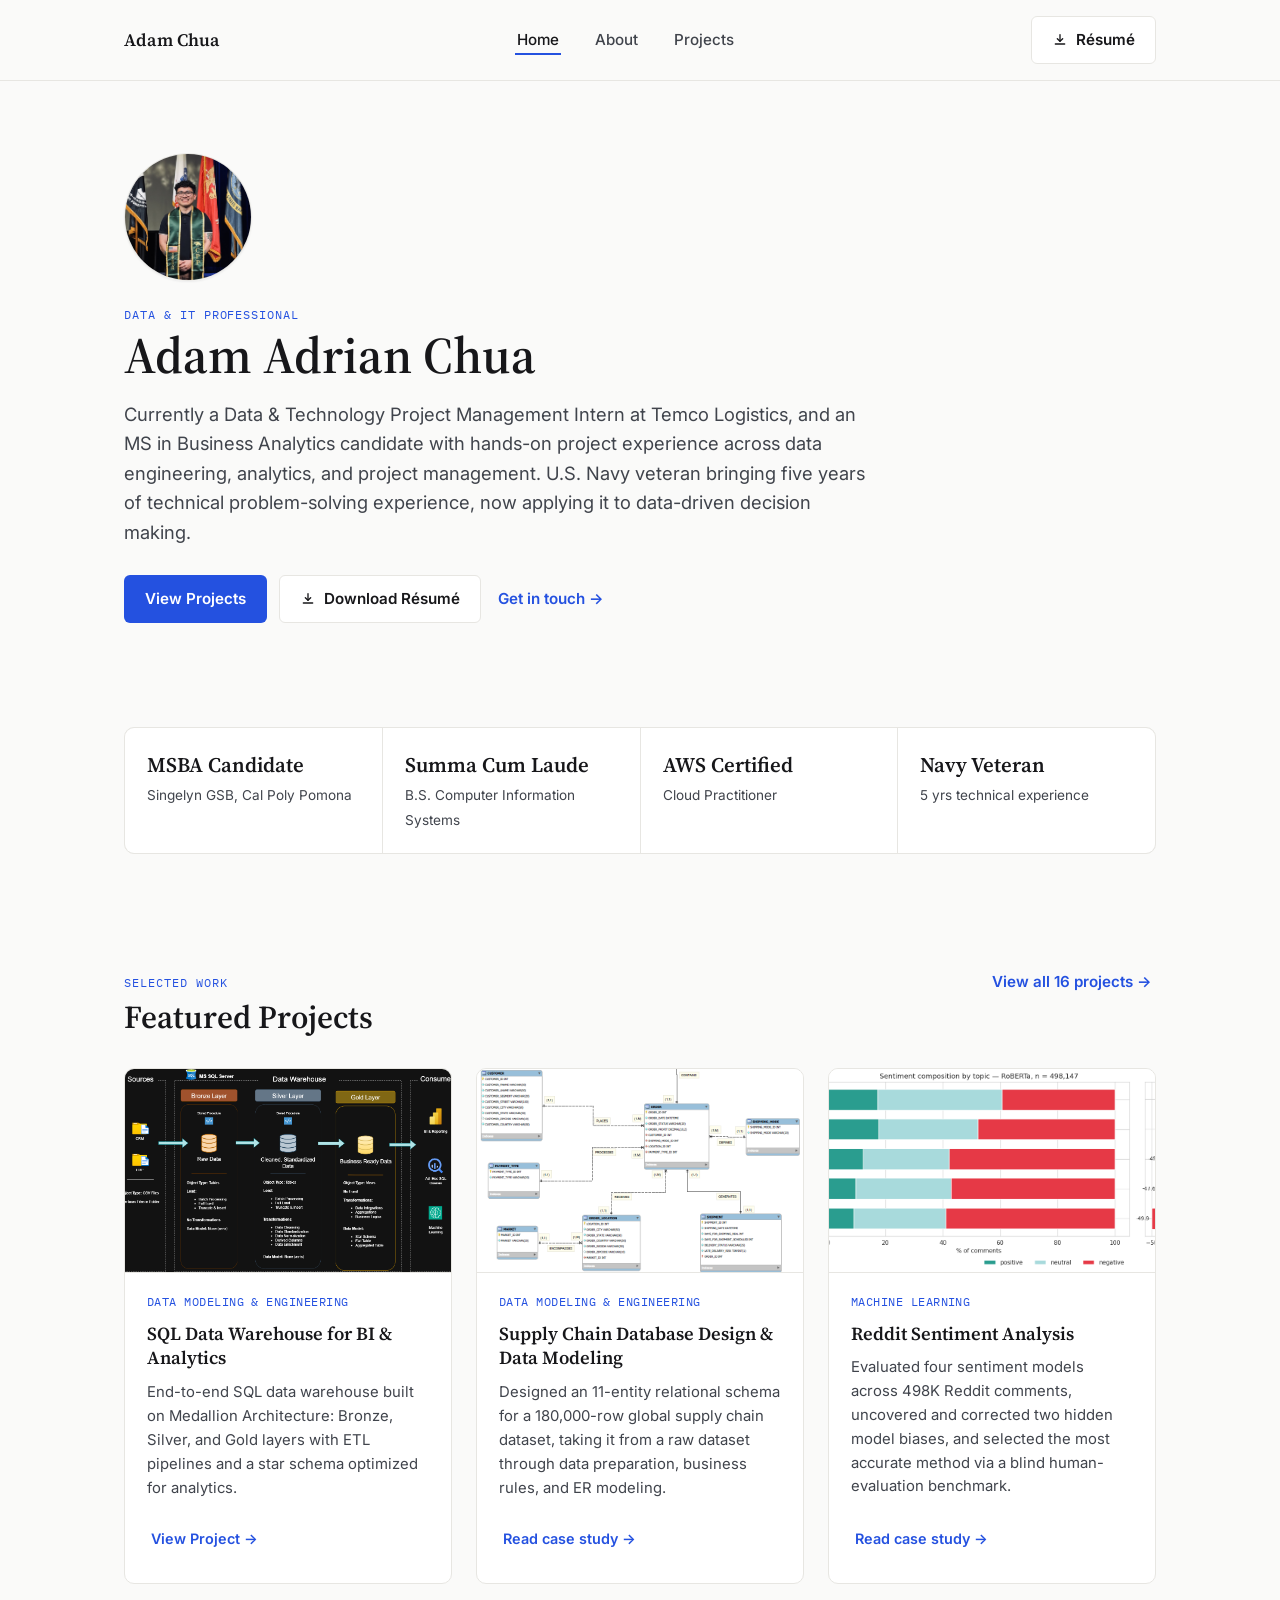
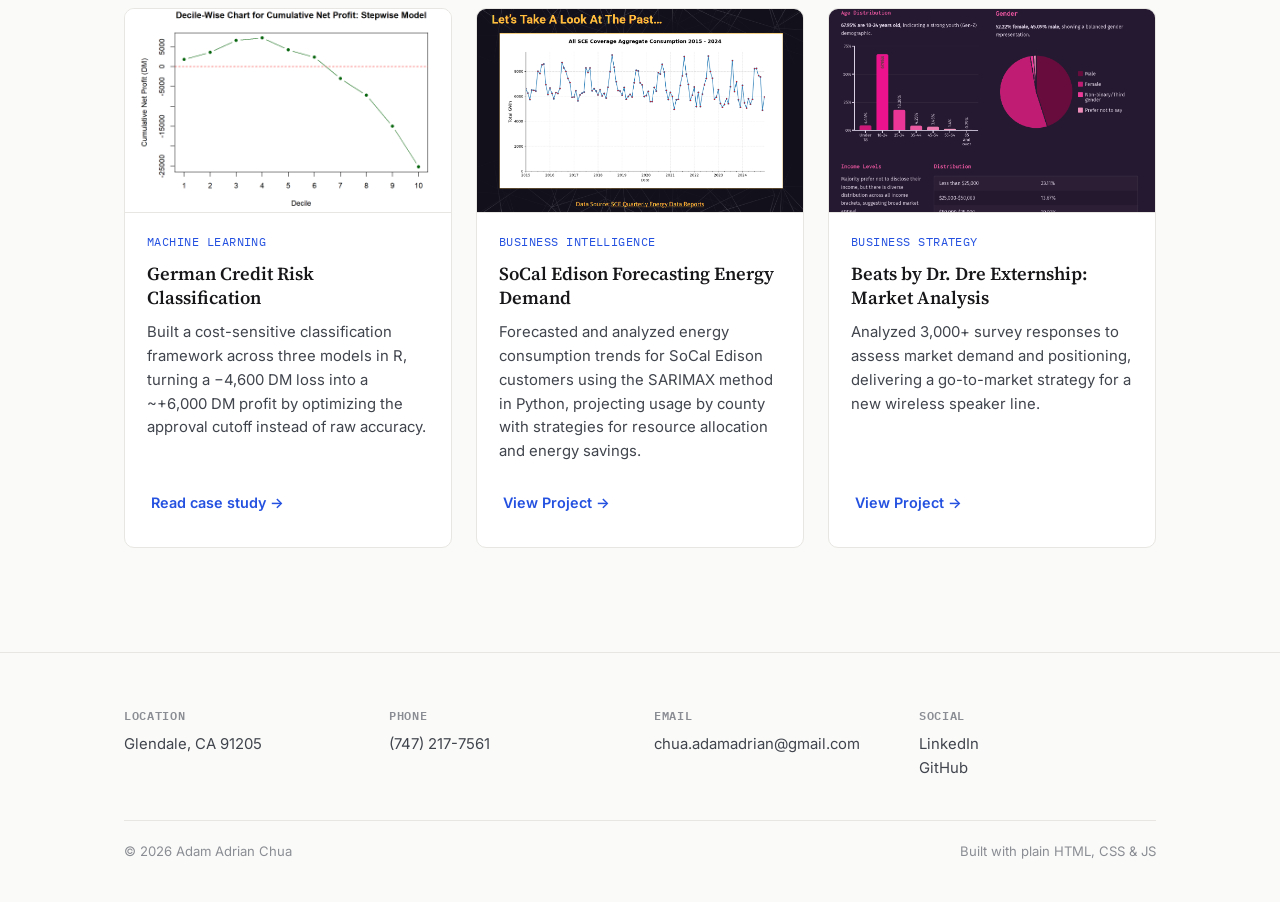
==== commit 28474a60: "Update homepage hero copy, highlight contrast, and expand featured projects to 6 - Hero lede now lea" ====
--- a/index.html
+++ b/index.html
@@ -43,10 +43,10 @@
 					<span class="eyebrow">Data &amp; IT Professional</span>
 					<h1>Adam Adrian Chua</h1>
 					<p class="lede">
-						Results-oriented data &amp; IT professional and MS in Business Analytics candidate, with hands-on
-						project experience across data engineering, analytics, and project management. U.S. Navy veteran
-						bringing five years of technical problem-solving experience, now applying it to data-driven decision
-						making.
+						Currently a Data &amp; Technology Project Management Intern at Temco Logistics, and an MS in Business
+						Analytics candidate with hands-on project experience across data engineering, analytics, and project
+						management. U.S. Navy veteran bringing five years of technical problem-solving experience, now applying
+						it to data-driven decision making.
 					</p>
 					<div class="actions">
 						<a href="projects.html" class="btn btn-primary">View Projects</a>
@@ -108,6 +108,20 @@
 						</div>
 					</article>
 
+										<article class="card project-card">
+						<div class="project-media">
+							<img src="assets/images/erd_preview.png" alt="Entity-relationship diagram for the supply chain data model" />
+						</div>
+						<div class="project-body">
+							<span class="project-tag">Data Modeling &amp; Engineering</span>
+							<h3>Supply Chain Database Design &amp; Data Modeling</h3>
+							<p>Designed an 11-entity relational schema for a 180,000-row global supply chain dataset, taking it from a raw dataset through data preparation, business rules, and ER modeling.</p>
+							<div class="project-footer">
+								<a href="projects.html#supply-chain-model" class="btn-ghost" style="font-size:0.9rem;font-weight:600;">Read case study →</a>
+							</div>
+						</div>
+					</article>
+
 					<article class="card project-card">
 						<div class="project-media">
 							<img src="assets/images/fig4-sentiment-comp-by-topic-net-sentiment.png" alt="Sentiment composition and net sentiment by discussion topic" />
@@ -136,6 +150,20 @@
 						</div>
 					</article>
 
+										<article class="card project-card">
+						<div class="project-media">
+							<img src="assets/images/sce_forecast_25.png" alt="SoCal Edison energy demand forecast preview" />
+						</div>
+						<div class="project-body">
+							<span class="project-tag">Business Intelligence</span>
+							<h3>SoCal Edison Forecasting Energy Demand</h3>
+							<p>Forecasted and analyzed energy consumption trends for SoCal Edison customers using the SARIMAX method in Python, projecting usage by county with strategies for resource allocation and energy savings.</p>
+							<div class="project-footer">
+								<a href="https://github.com/adamchua97/sce-forecasting-energy-demand-analysis" class="btn-ghost" style="font-size:0.9rem;font-weight:600;">View Project →</a>
+							</div>
+						</div>
+					</article>
+
 					<article class="card project-card">
 						<div class="project-media">
 							<img src="assets/images/beats_extern.png" alt="Beats by Dr. Dre market analysis presentation preview" />
--- a/assets/css/style.css
+++ b/assets/css/style.css
@@ -238,7 +238,7 @@
 }
 .highlight .label {
   font-size: 0.85rem;
-  color: var(--text-faint);
+  color: var(--text-muted);
 }
 @media (min-width: 640px) {
   .highlights { grid-template-columns: repeat(4, 1fr); }
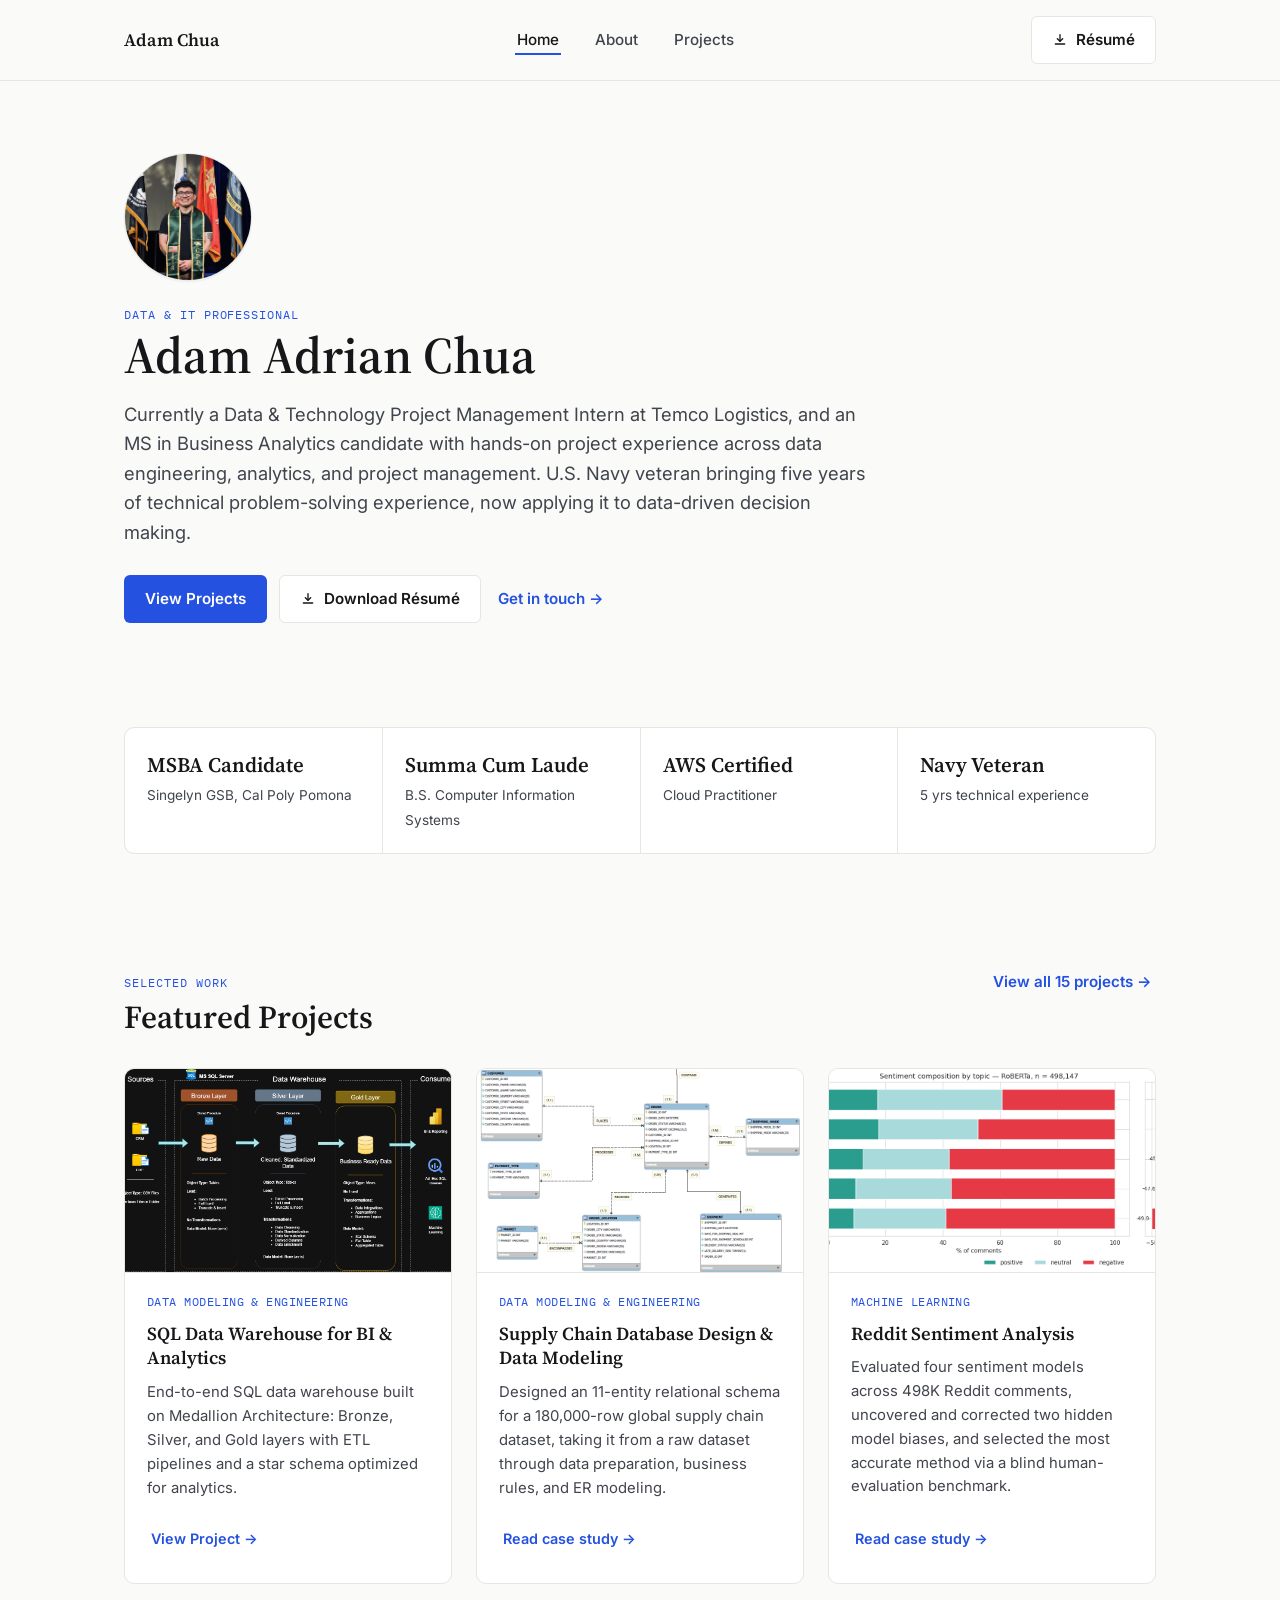
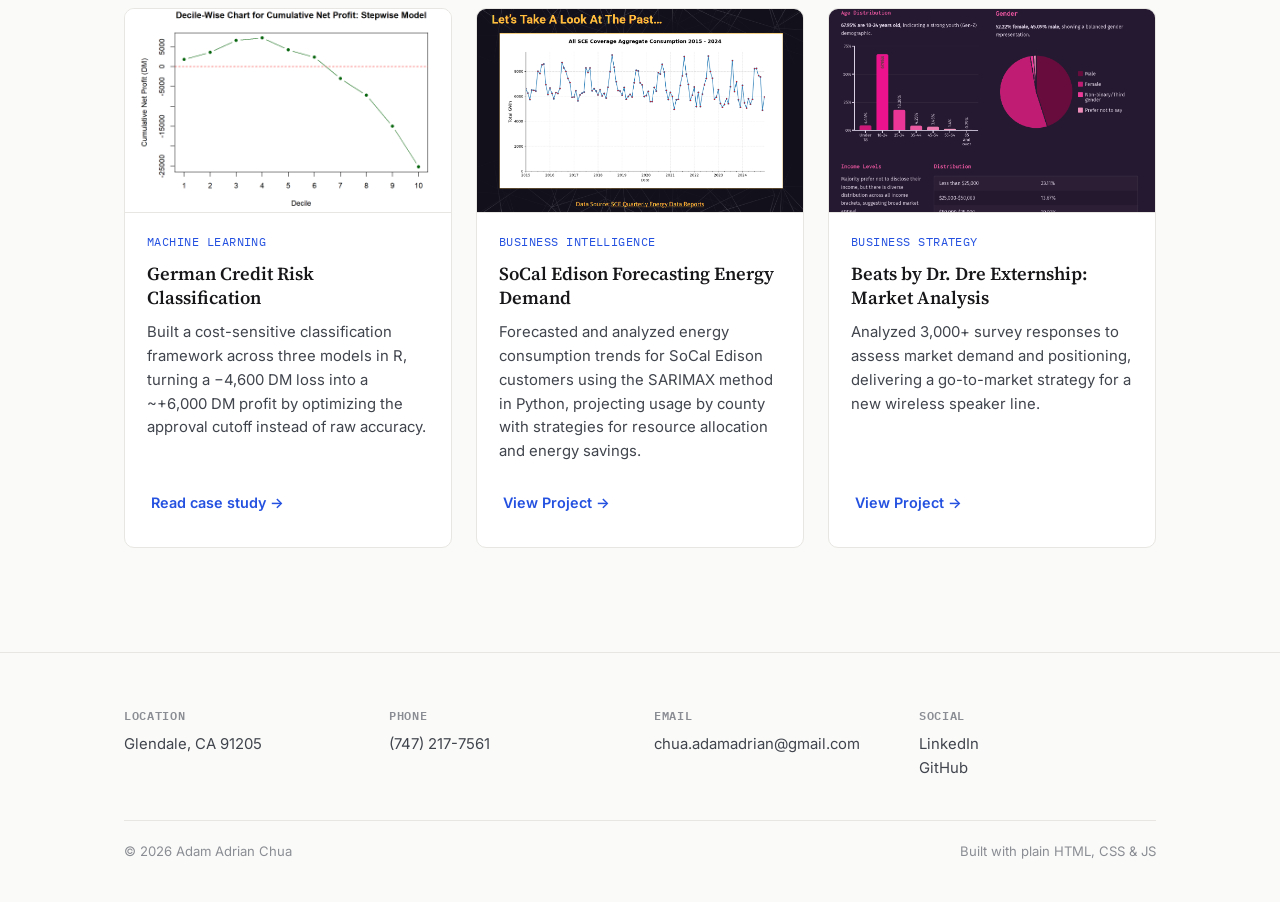
==== commit 21ad186f: "Remove 2023 U.S. Cost of Living Analysis project Adam decided to exclude this project from his portf" ====
--- a/index.html
+++ b/index.html
@@ -90,7 +90,7 @@
 						<span class="eyebrow">Selected Work</span>
 						<h2>Featured Projects</h2>
 					</div>
-					<a href="projects.html" class="btn btn-ghost">View all 16 projects →</a>
+					<a href="projects.html" class="btn btn-ghost">View all 15 projects →</a>
 				</div>
 
 				<div class="project-grid">
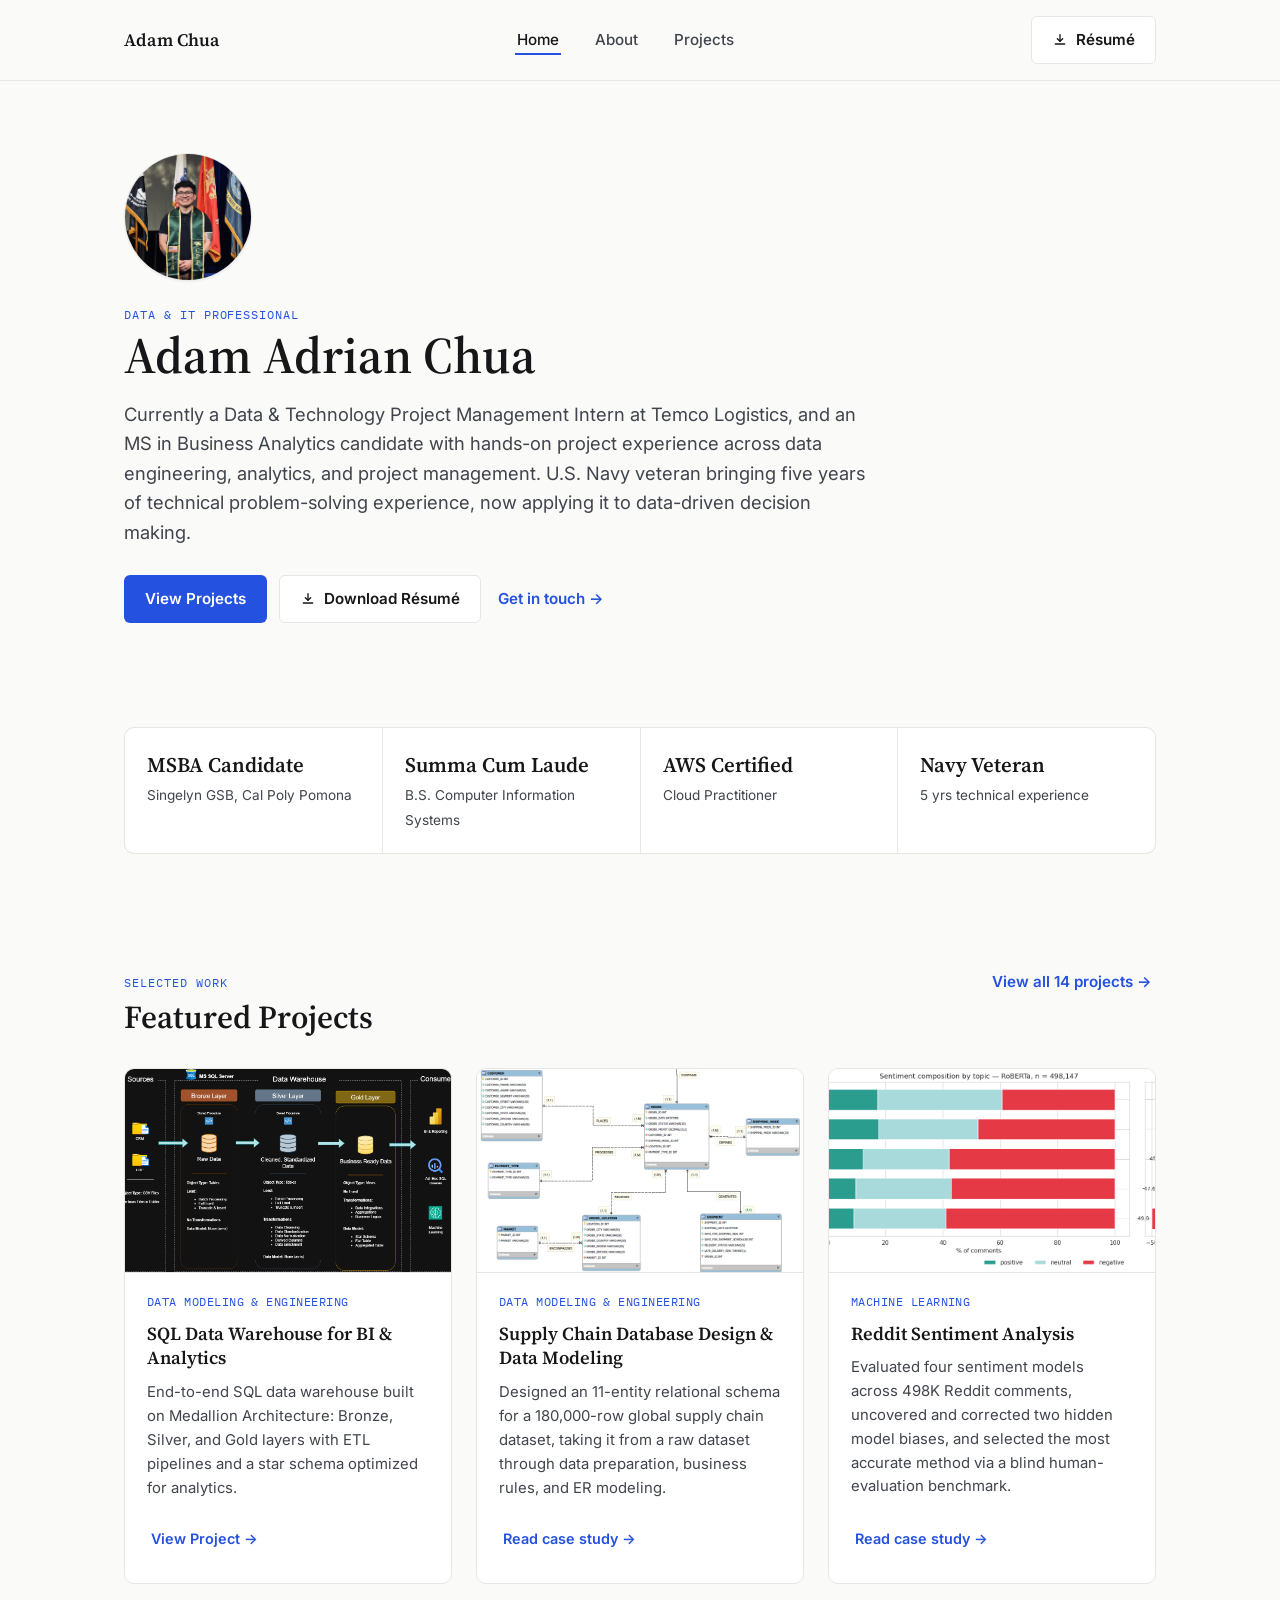
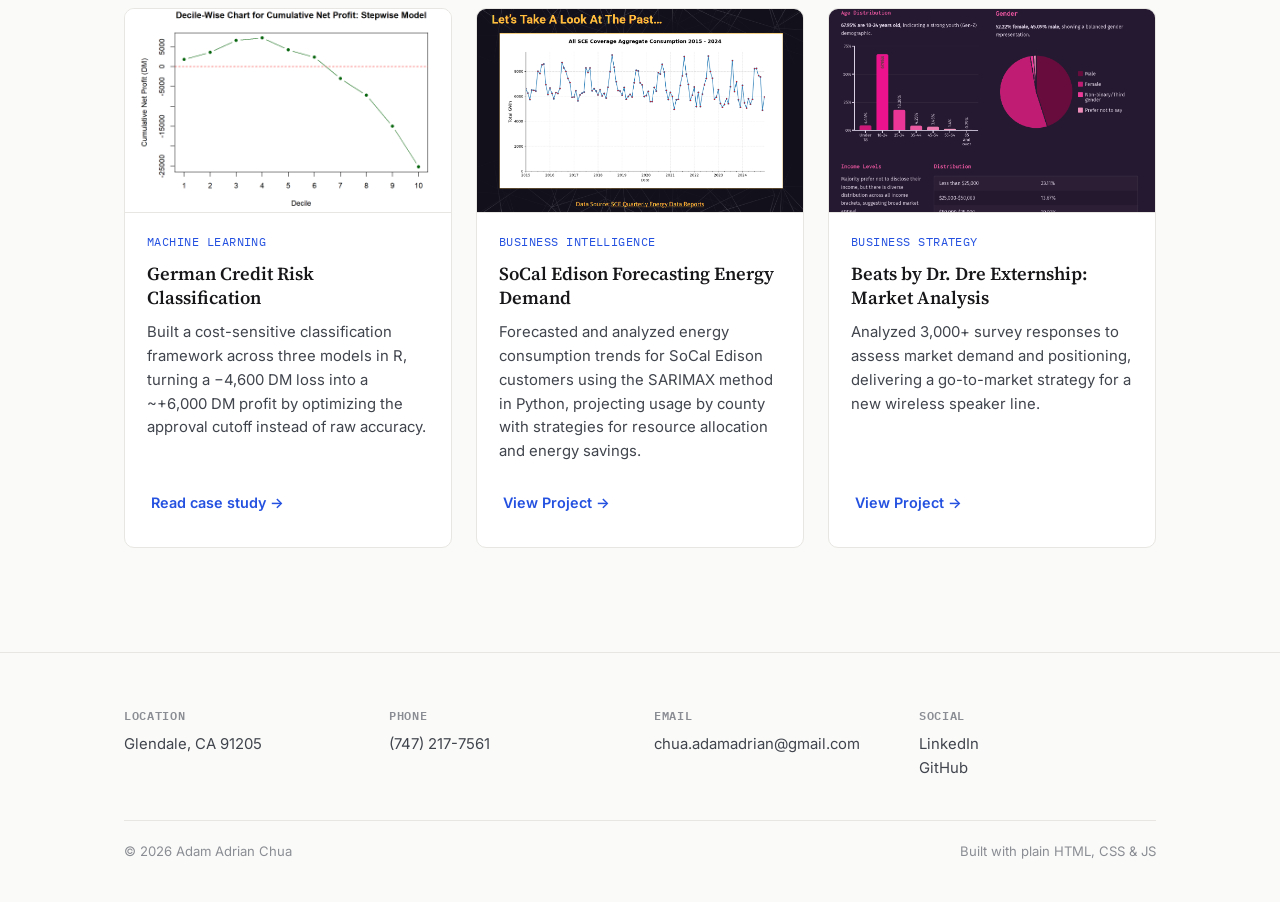
==== commit c1e234cc: "Remove Gaming Publishers Global Sales Analysis project Adam is excluding this project: it was develo" ====
--- a/index.html
+++ b/index.html
@@ -90,7 +90,7 @@
 						<span class="eyebrow">Selected Work</span>
 						<h2>Featured Projects</h2>
 					</div>
-					<a href="projects.html" class="btn btn-ghost">View all 15 projects →</a>
+					<a href="projects.html" class="btn btn-ghost">View all 14 projects →</a>
 				</div>
 
 				<div class="project-grid">
--- a/assets/css/style.css
+++ b/assets/css/style.css
@@ -341,20 +341,6 @@
 .details-toggle svg { width: 14px; height: 14px; transition: transform 0.2s ease; }
 .details-toggle[aria-expanded="true"] svg { transform: rotate(180deg); }
 
-.project-details {
-  display: grid;
-  grid-template-rows: 0fr;
-  transition: grid-template-rows 0.25s ease;
-}
-.project-details[hidden] { display: grid; }
-.project-card.is-open .project-details { grid-template-rows: 1fr; }
-.project-details-inner {
-  overflow: hidden;
-  padding: 0 22px;
-}
-.project-card.is-open .project-details-inner {
-  padding: 0 22px 20px;
-}
 .project-details ul {
   display: flex;
   flex-direction: column;
